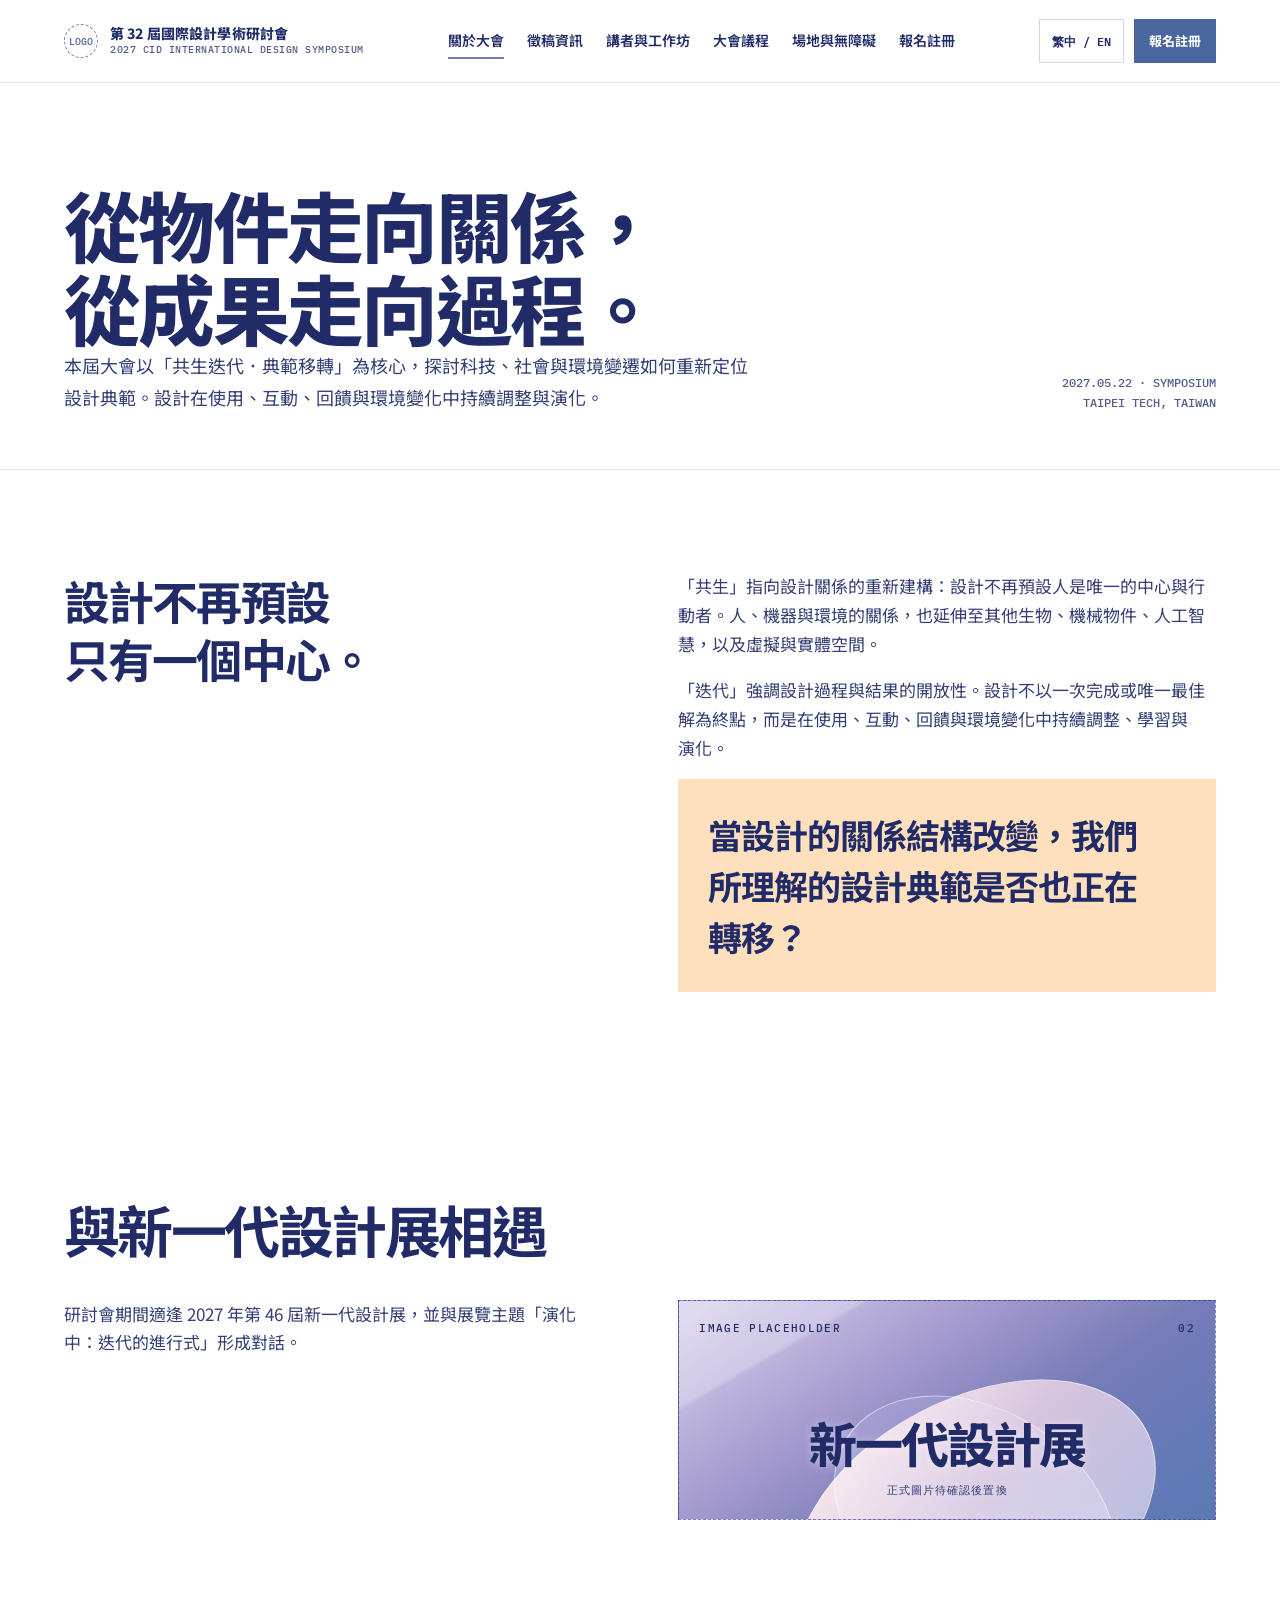
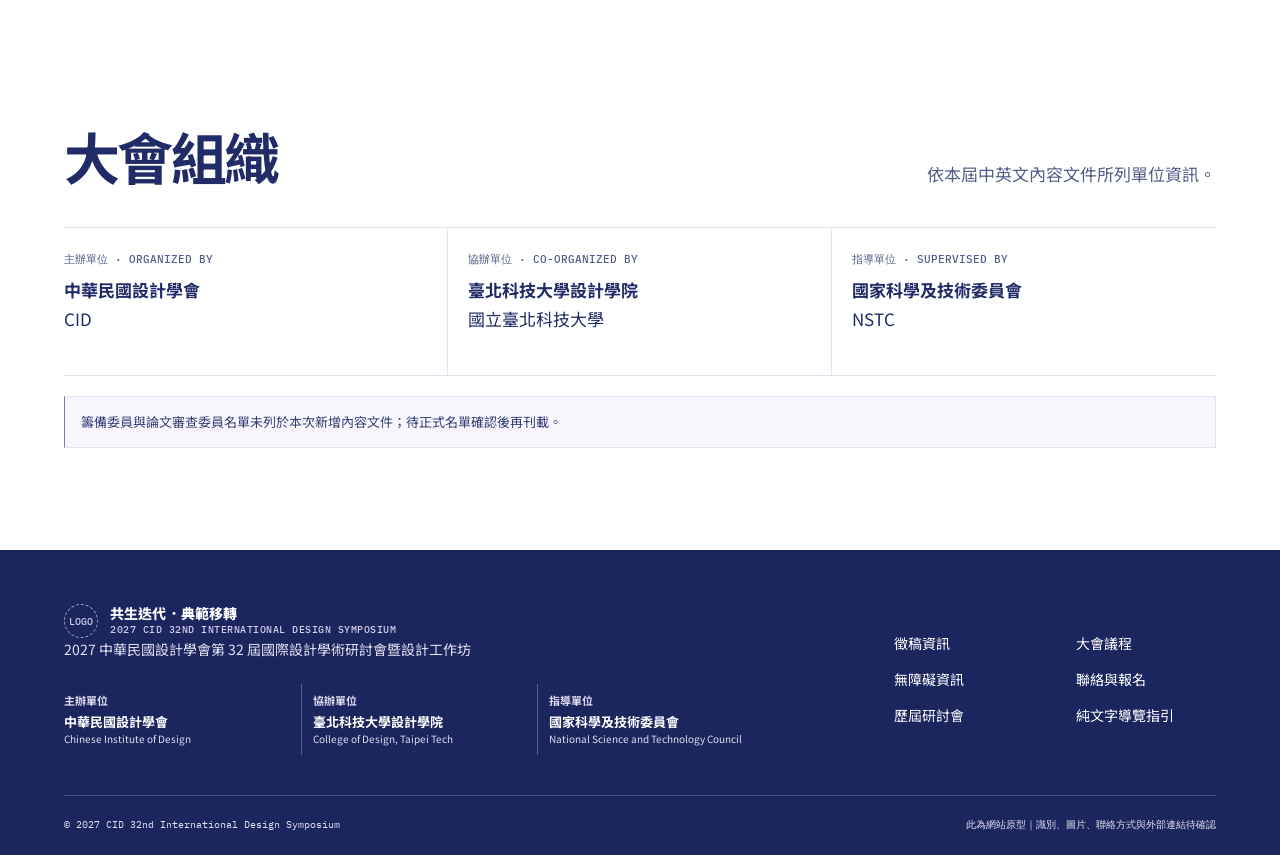
==== about.html @ 3c6f5a68 "Update symposium website content and bilingual pages" ====
<!doctype html>
<html lang="zh-Hant"><head><meta charset="utf-8"><meta name="viewport" content="width=device-width, initial-scale=1"><meta name="description" content="2027 CID 國際設計研討會主題與大會組織資訊"><title>關於大會｜共生迭代．典範移轉</title><link rel="stylesheet" href="site.css"></head>
<body data-page="about"><div id="site-header"></div><main id="main">
  <section class="subhero"><div class="shell subhero-row"><div><div class="eyebrow">ABOUT THE SYMPOSIUM</div><h1>從物件走向關係，<br>從成果走向過程。</h1><p class="intro" data-zh="本屆大會以「共生迭代．典範移轉」為核心，探討科技、社會與環境變遷如何重新定位設計典範。設計在使用、互動、回饋與環境變化中持續調整與演化。" data-en="Centered on “Symbiosis, Evolution &amp; Paradigm Shift,” the conference explores how technological, social, and environmental changes reposition design paradigms. Design continually adapts and evolves through use, interaction, feedback, and environmental change.">本屆大會以「共生迭代．典範移轉」為核心，探討科技、社會與環境變遷如何重新定位設計典範。設計在使用、互動、回饋與環境變化中持續調整與演化。</p></div><div class="subhero-aside">2027.05.22 · SYMPOSIUM<br>TAIPEI TECH, TAIWAN</div></div></section>
  <section class="section"><div class="shell copy-grid"><div><div class="eyebrow">THE THEME</div><h2><span data-zh="設計不再預設" data-en="Design no longer assumes">設計不再預設</span><br><span data-zh="只有一個中心。" data-en="a single center.">只有一個中心。</span></h2></div><div><p data-zh="「共生」指向設計關係的重新建構：設計不再預設人是唯一的中心與行動者。人、機器與環境的關係，也延伸至其他生物、機械物件、人工智慧，以及虛擬與實體空間。" data-en="“Symbiosis” reconfigures design relationships beyond the assumption that humans are the sole center and agents. The human–machine–environment network extends to other organisms, mechanical artifacts, AI, and virtual and physical spaces.">「共生」指向設計關係的重新建構：設計不再預設人是唯一的中心與行動者。人、機器與環境的關係，也延伸至其他生物、機械物件、人工智慧，以及虛擬與實體空間。</p><p data-zh="「迭代」強調設計過程與結果的開放性。設計不以一次完成或唯一最佳解為終點，而是在使用、互動、回饋與環境變化中持續調整、學習與演化。" data-en="“Evolution” emphasizes open-ended processes and outcomes. Rather than ending with a one-off solution or a single optimum, design continues to adapt, learn, and evolve through use, interaction, feedback, and environmental shifts.">「迭代」強調設計過程與結果的開放性。設計不以一次完成或唯一最佳解為終點，而是在使用、互動、回饋與環境變化中持續調整、學習與演化。</p><div class="quote-panel" data-zh="當設計的關係結構改變，我們所理解的設計典範是否也正在轉移？" data-en="As design’s relational structures change, is our understanding of the design paradigm also shifting?">當設計的關係結構改變，我們所理解的設計典範是否也正在轉移？</div></div></div></section>
  <section class="section white"><div class="shell"><div class="section-head"><div><div class="eyebrow">A SHARED MOMENT</div><h2 data-zh="與新一代設計展相遇" data-en="Alongside the Young Designers’ Exhibition">與新一代設計展相遇</h2></div></div><div class="copy-grid"><div><p data-zh="研討會期間適逢 2027 年第 46 屆新一代設計展，並與展覽主題「演化中：迭代的進行式」形成對話。" data-en="The symposium takes place alongside the 46th Young Designers’ Exhibition in 2027, in dialogue with its theme, “Evolving: Iteration in Progress.”">研討會期間適逢 2027 年第 46 屆新一代設計展，並與展覽主題「演化中：迭代的進行式」形成對話。</p></div><div><div class="visual-placeholder" style="min-height:220px" aria-label="新一代設計展圖片佔位"><div class="placeholder-tag"><span>IMAGE PLACEHOLDER</span><span>02</span></div><div class="placeholder-core">新一代設計展<small>正式圖片待確認後置換</small></div></div></div></div></div></section>
  <section class="section"><div class="shell"><div class="section-head"><div><div class="eyebrow">ORGANIZATION</div><h2 data-zh="大會組織" data-en="Conference Organizations">大會組織</h2></div><p data-zh="依本屆中英文內容文件所列單位資訊。" data-en="Organization details follow the conference’s supplied bilingual content.">依本屆中英文內容文件所列單位資訊。</p></div><div class="committee-strip"><div><small data-zh="主辦單位 · ORGANIZED BY" data-en="ORGANIZED BY">主辦單位 · ORGANIZED BY</small><strong data-zh="中華民國設計學會" data-en="Chinese Institute of Design">中華民國設計學會</strong><p>CID</p></div><div><small data-zh="協辦單位 · CO-ORGANIZED BY" data-en="CO-ORGANIZED BY">協辦單位 · CO-ORGANIZED BY</small><strong data-zh="臺北科技大學設計學院" data-en="College of Design, Taipei Tech">臺北科技大學設計學院</strong><p data-zh="國立臺北科技大學" data-en="Taipei Tech">國立臺北科技大學</p></div><div><small data-zh="指導單位 · SUPERVISED BY" data-en="SUPERVISED BY">指導單位 · SUPERVISED BY</small><strong data-zh="國家科學及技術委員會" data-en="National Science and Technology Council">國家科學及技術委員會</strong><p>NSTC</p></div></div><div class="prototype-note" data-zh="籌備委員與論文審查委員名單未列於本次新增內容文件；待正式名單確認後再刊載。" data-en="The newly supplied content does not include organizing or paper-review committee names; they will be added once the official lists are confirmed.">籌備委員與論文審查委員名單未列於本次新增內容文件；待正式名單確認後再刊載。</div></div></section>
</main><div id="site-footer"></div><div id="toast" class="toast" role="status" aria-live="polite"></div><script src="site.js"></script></body></html>
---- site.css ----
@import url('https://fonts.googleapis.com/css2?family=IBM+Plex+Mono:wght@400;500;600&family=Noto+Sans+TC:wght@400;500;600;700;800;900&display=swap');
:root{--ink:#153D3C;--paper:#F4F6F4;--white:#fff;--mist:#BFD5CC;--coral:#EC684A;--lime:#D4F064;--line:#d6dfda;--muted:#5d706b;--mono:'IBM Plex Mono',monospace;--sans:'Noto Sans TC','PingFang TC',sans-serif;--max:1220px;--gutter:clamp(20px,5vw,76px);--radius:4px}
*{box-sizing:border-box}html{scroll-behavior:smooth}body{margin:0;background:var(--paper);color:var(--ink);font-family:var(--sans);font-size:17px;line-height:1.7;text-wrap:pretty}a{color:inherit;text-decoration:none}button{font:inherit}img{display:block;max-width:100%}.skip-link{position:absolute;left:-9999px;top:0;background:var(--lime);padding:12px;z-index:100}.skip-link:focus{left:12px}.shell{width:min(var(--max),calc(100% - var(--gutter)*2));margin-inline:auto}.site-header{position:sticky;top:0;z-index:30;background:rgba(244,246,244,.96);backdrop-filter:blur(14px);border-bottom:1px solid var(--line)}.header-inner{min-height:82px;display:flex;align-items:center;justify-content:space-between;gap:28px}.wordmark{display:flex;align-items:center;gap:12px;min-width:180px;font-weight:800;font-size:14px;line-height:1.25;letter-spacing:.01em}.mark-placeholder{display:grid;place-items:center;width:34px;height:34px;border:1px dashed #8ca49c;border-radius:50%;font:500 10px var(--mono);color:#526b64}.wordmark small{display:block;font:500 10px/1.4 var(--mono);letter-spacing:.05em;color:var(--muted)}.main-nav{display:flex;align-items:center;gap:clamp(12px,1.8vw,27px);font-size:14px;font-weight:600}.main-nav a{padding:9px 0;position:relative;white-space:nowrap}.main-nav a:after{content:"";position:absolute;height:2px;left:0;right:100%;bottom:3px;background:var(--coral);transition:right .22s}.main-nav a:hover:after,.main-nav a[aria-current="page"]:after{right:0}.header-tools{display:flex;align-items:center;gap:10px}.lang-btn,.menu-btn{border:1px solid var(--line);background:transparent;color:var(--ink);padding:9px 12px;min-height:44px;cursor:pointer;font:600 12px var(--mono)}.cta-small{background:var(--ink);color:#fff;padding:11px 15px;min-height:44px;font-size:13px;font-weight:700;white-space:nowrap;transition:background .2s,transform .2s}.cta-small:hover{background:#245c56;transform:translateY(-1px)}.menu-btn{display:none}.hero{padding:clamp(42px,8vw,108px) 0 70px;overflow:hidden}.hero-grid{display:grid;grid-template-columns:minmax(0,1.1fr) minmax(300px,.9fr);gap:clamp(30px,6vw,90px);align-items:center}.eyebrow,.label{font:500 12px/1.5 var(--mono);letter-spacing:.12em;text-transform:uppercase;color:var(--muted)}.eyebrow{display:flex;align-items:center;gap:12px;margin-bottom:22px}.eyebrow:before{content:"";width:26px;height:2px;background:var(--coral)}h1,h2,h3,p{margin-top:0}h1{font-size:clamp(46px,7.4vw,100px);line-height:1.08;letter-spacing:-.055em;margin-bottom:22px;font-weight:800;max-width:10ch}h1 em{font-style:normal;color:var(--coral);white-space:nowrap}.hero-copy{max-width:610px;color:#445b55;font-size:clamp(17px,1.6vw,20px);line-height:1.8}.hero-meta{display:flex;gap:26px;flex-wrap:wrap;margin:30px 0;font:500 13px var(--mono)}.hero-meta span{display:flex;align-items:center;gap:9px}.hero-meta strong{font:700 14px var(--sans)}.hero-actions{display:flex;gap:12px;flex-wrap:wrap}.button{display:inline-flex;align-items:center;justify-content:center;gap:12px;min-height:52px;padding:13px 20px;background:var(--ink);color:#fff;font-size:14px;font-weight:700;border:1px solid var(--ink);transition:transform .2s,background .2s}.button:hover{transform:translateY(-2px);background:#245c56}.button.secondary{background:transparent;color:var(--ink)}.button.secondary:hover{background:#e8eee9}.button .arrow{font-size:18px;line-height:1}.hero-art{position:relative;min-height:440px;display:grid;place-items:center}.visual-placeholder{position:relative;isolation:isolate;display:flex;flex-direction:column;justify-content:space-between;overflow:hidden;width:100%;height:100%;min-height:410px;padding:20px;background:#dfe8e2;border:1px dashed #8da59d;color:var(--ink)}.visual-placeholder:before,.visual-placeholder:after{content:"";position:absolute;z-index:-1;border:1px solid rgba(21,61,60,.22);border-radius:50%;width:66%;aspect-ratio:1;left:16%;top:17%;transform:rotate(-27deg) scaleY(.46)}.visual-placeholder:after{width:49%;left:25%;top:27%;transform:rotate(30deg) scaleY(.6);border-color:rgba(236,104,74,.45)}.placeholder-tag{font:500 11px var(--mono);letter-spacing:.12em;text-transform:uppercase;display:flex;justify-content:space-between}.placeholder-core{align-self:center;text-align:center;font-size:clamp(27px,4vw,48px);line-height:1.12;font-weight:800;letter-spacing:-.04em}.placeholder-core small{display:block;font:500 11px/1.5 var(--mono);letter-spacing:.1em;margin-top:12px}.hero-sticker{position:absolute;right:-20px;bottom:24px;width:108px;height:108px;background:var(--lime);display:grid;place-items:center;text-align:center;border-radius:50%;font:600 11px/1.4 var(--mono);transform:rotate(9deg);box-shadow:0 12px 30px #153d3c1a}.section{padding:clamp(56px,8vw,108px) 0}.section.white{background:#fff}.section.dark{background:var(--ink);color:#fff}.section-head{display:flex;align-items:end;justify-content:space-between;gap:24px;margin-bottom:38px}.section-head h2{font-size:clamp(30px,4.5vw,56px);line-height:1.15;letter-spacing:-.045em;margin:8px 0 0;max-width:15ch}.section-head p{max-width:470px;color:var(--muted);margin:0}.dark .section-head p,.dark .eyebrow{color:#c2d1cb}.text-link{display:inline-flex;gap:10px;align-items:center;font-weight:700;font-size:14px;border-bottom:1px solid currentColor;padding-bottom:4px;white-space:nowrap}.grid-3{display:grid;grid-template-columns:repeat(3,1fr);gap:14px}.topic-card{display:flex;flex-direction:column;min-height:205px;background:#fff;border:1px solid var(--line);padding:24px;transition:transform .2s,border-color .2s}.topic-card:hover{transform:translateY(-4px);border-color:var(--ink)}.topic-index{font:500 11px var(--mono);color:var(--coral);letter-spacing:.1em}.topic-card h3{font-size:20px;margin:23px 0 7px;letter-spacing:-.03em}.topic-card p{font-size:15px;color:var(--muted);margin:0}.topic-card .en{font:500 10px/1.5 var(--mono);color:#71827d;margin-top:auto;padding-top:18px;letter-spacing:.03em}.date-band{background:var(--lime);padding:30px 0}.date-row{display:grid;grid-template-columns:repeat(4,1fr);gap:10px}.date-cell{padding:8px 18px;border-left:1px solid rgba(21,61,60,.32)}.date-cell:first-child{border:0}.date-cell time{font:600 15px var(--mono)}.date-cell span{display:block;font-size:13px;margin-top:4px}.news-list{display:grid;grid-template-columns:repeat(3,1fr);gap:18px}.news-item{border-top:1px solid var(--line);padding-top:18px}.news-item time{font:500 11px var(--mono);color:var(--muted)}.news-item h3{font-size:18px;line-height:1.5;margin:10px 0}.news-item p{font-size:14px;color:var(--muted);margin:0}.subhero{padding:clamp(54px,8vw,100px) 0 55px;border-bottom:1px solid var(--line)}.subhero h1{font-size:clamp(42px,6vw,78px);max-width:14ch;margin:16px 0}.subhero .intro{max-width:690px;font-size:18px;color:#4e665f;line-height:1.8;margin:0}.subhero-row{display:flex;justify-content:space-between;align-items:end;gap:32px}.subhero-aside{font:500 12px/1.7 var(--mono);text-align:right;color:var(--muted);white-space:nowrap}.copy-grid{display:grid;grid-template-columns:1fr 1fr;gap:clamp(25px,6vw,90px);align-items:start}.copy-grid h2{font-size:clamp(28px,4vw,46px);line-height:1.25;letter-spacing:-.04em}.copy-grid p{color:#4e665f;max-width:650px}.quote-panel{padding:30px;background:var(--mist);font-size:clamp(22px,3vw,34px);line-height:1.5;font-weight:700;letter-spacing:-.03em}.committee-strip{display:grid;grid-template-columns:repeat(3,1fr);border-top:1px solid var(--line);border-bottom:1px solid var(--line)}.committee-strip div{padding:24px 20px;border-right:1px solid var(--line)}.committee-strip div:first-child{padding-left:0}.committee-strip div:last-child{border:0}.committee-strip small{display:block;font:500 11px var(--mono);color:var(--muted);margin-bottom:9px}.committee-strip strong{font-size:17px}.content-layout{display:grid;grid-template-columns:minmax(0,1fr) 280px;gap:52px;align-items:start}.side-note{position:sticky;top:110px;border-top:1px solid var(--coral);padding:18px;background:#fff;font-size:14px;color:var(--muted)}.side-note strong{display:block;color:var(--ink);margin-bottom:8px}.topic-list{display:grid;grid-template-columns:1fr 1fr;gap:12px}.topic-detail{padding:24px;background:#fff;border:1px solid var(--line)}.topic-detail h3{font-size:19px;margin:10px 0}.topic-detail p{font-size:15px;color:var(--muted);margin:0}.resource-row{display:flex;align-items:center;justify-content:space-between;gap:20px;padding:20px 0;border-bottom:1px solid var(--line)}.resource-row strong{display:block}.resource-row span{font-size:14px;color:var(--muted)}.status-pill{font:500 10px var(--mono);letter-spacing:.04em;background:#ebefec;padding:7px 10px;white-space:nowrap}.speaker-grid{display:grid;grid-template-columns:1fr 1fr;gap:18px}.speaker-card{display:grid;grid-template-columns:155px 1fr;background:#fff;border:1px solid var(--line);min-height:250px}.speaker-img{min-height:100%;background:#dfe8e2;border-right:1px dashed #8da59d;display:grid;place-items:center;text-align:center;padding:15px;color:#58716a;font:500 10px/1.5 var(--mono)}.speaker-info{padding:24px}.speaker-info .label{color:var(--coral)}.speaker-info h3{font-size:23px;line-height:1.3;margin:10px 0 4px}.speaker-info .roman{font:500 11px var(--mono);color:var(--muted)}.speaker-info p{font-size:14px;color:#526960;margin:15px 0 0}.workshop-grid{display:grid;grid-template-columns:repeat(2,1fr);gap:15px}.workshop-card{padding:26px;background:var(--ink);color:#fff;min-height:210px}.workshop-card:nth-child(2){background:#dce8e0;color:var(--ink)}.workshop-card h3{font-size:23px;margin:22px 0 8px}.workshop-card p{font-size:15px;opacity:.82;margin:0}.schedule-tabs{display:flex;gap:10px;margin-bottom:20px}.schedule-tabs a{padding:12px 18px;background:#e6ece8;font-weight:700;font-size:14px}.schedule-tabs a:hover{background:var(--lime)}.schedule-title{display:flex;justify-content:space-between;align-items:end;margin:30px 0 12px}.schedule-title h2{font-size:28px;margin:0}.schedule-title span{font:500 11px var(--mono);color:var(--muted)}table{width:100%;border-collapse:collapse;background:#fff;font-size:15px}caption{text-align:left;padding:14px 16px;font-weight:700;background:#e7efea}th,td{text-align:left;vertical-align:top;border-bottom:1px solid var(--line);padding:14px 16px}th{font-size:12px;color:#526960;letter-spacing:.04em;background:#f8faf8}td:first-child{font:500 13px var(--mono);white-space:nowrap}.schedule-note{font-size:13px;color:var(--muted);margin:14px 0}.venue-grid{display:grid;grid-template-columns:1fr 1fr;gap:14px}.venue-card{background:#fff;padding:23px;border:1px solid var(--line)}.venue-card h3{margin:8px 0;font-size:20px}.venue-card p{font-size:15px;color:var(--muted);margin:0}.map-placeholder{min-height:320px;background:#dfe8e2;border:1px dashed #8da59d;display:grid;place-items:center;text-align:center;padding:24px;color:#526b64;font:500 12px/1.7 var(--mono);position:relative;overflow:hidden}.map-placeholder:before{content:"";position:absolute;width:80%;height:150%;border:1px solid #a6bbb3;transform:rotate(34deg);border-radius:50%}.map-placeholder span{position:relative;background:#dfe8e2;padding:8px 12px}.access-list{display:grid;grid-template-columns:repeat(2,1fr);gap:12px}.access-item{padding:20px;background:#fff;border-top:2px solid var(--ink)}.access-item strong{display:block;margin-bottom:6px}.access-item p{font-size:14px;color:var(--muted);margin:0}.registration-card{background:var(--ink);color:#fff;padding:clamp(25px,5vw,55px);display:grid;grid-template-columns:1.1fr .9fr;gap:40px}.registration-card h2{font-size:clamp(30px,4vw,48px);line-height:1.2;margin:12px 0}.registration-card p{color:#d6e2dc}.fee-placeholder{border:1px dashed #a5bcb2;padding:24px;display:grid;place-items:center;text-align:center;min-height:190px;color:#e1ede6}.contact-card{display:flex;flex-wrap:wrap;gap:25px;margin-top:25px}.contact-card div{min-width:180px}.contact-card small{display:block;font:500 11px var(--mono);color:var(--muted);margin-bottom:5px}.site-footer{background:#102f2e;color:#fff;padding:54px 0 22px}.footer-top{display:flex;justify-content:space-between;gap:45px;padding-bottom:40px;border-bottom:1px solid #ffffff36}.footer-brand{max-width:350px}.footer-brand p{font-size:14px;color:#c3d4cc}.footer-links{display:grid;grid-template-columns:repeat(2,minmax(140px,1fr));gap:12px 42px;font-size:14px}.footer-bottom{display:flex;justify-content:space-between;gap:20px;padding-top:20px;color:#b7c9c1;font:400 10px/1.7 var(--mono)}.logos-placeholder{display:flex;gap:10px;flex-wrap:wrap;margin-top:18px}.logo-chip{border:1px dashed #98b4a7;padding:8px 10px;font:500 10px var(--mono);color:#d1ddd7}.toast{position:fixed;z-index:100;left:50%;bottom:24px;transform:translate(-50%,20px);opacity:0;pointer-events:none;background:var(--ink);color:white;padding:13px 18px;font-size:14px;box-shadow:0 8px 30px #102f2e33;transition:opacity .2s,transform .2s}.toast.show{opacity:1;transform:translate(-50%,0)}:focus-visible{outline:3px solid var(--coral);outline-offset:3px}.prototype-note{background:#f8f6fc;border:1px solid #e3e0ef;padding:14px 16px;font-size:13px;color:#353f75;margin-top:20px}.en-pending{display:none}.english .en-pending{display:inline-block}.english .main-nav{font-size:12px}
@media(max-width:1050px){.header-inner{gap:16px}.wordmark{min-width:auto}.main-nav{gap:12px;font-size:12px}.cta-small{display:none}.content-layout{grid-template-columns:1fr 235px;gap:30px}}
@media(max-width:820px){.header-inner{min-height:72px}.menu-btn{display:inline-flex;align-items:center;justify-content:center}.main-nav{display:none;position:absolute;left:0;right:0;top:72px;background:var(--paper);padding:12px var(--gutter) 22px;border-bottom:1px solid var(--line);flex-direction:column;align-items:stretch;gap:0}.main-nav.open{display:flex}.main-nav a{padding:12px 0;border-bottom:1px solid var(--line);font-size:15px}.hero-grid{grid-template-columns:1fr}.hero-art{min-height:330px}.visual-placeholder{min-height:330px}.grid-3{grid-template-columns:repeat(2,1fr)}.content-layout{grid-template-columns:1fr}.side-note{position:static}.section-head{align-items:start;flex-direction:column}.registration-card{grid-template-columns:1fr}.subhero-row{align-items:start;flex-direction:column}.subhero-aside{text-align:left}}
@media(max-width:560px){body{font-size:16px}.shell{width:calc(100% - 36px)}.wordmark{font-size:12px}.wordmark small{font-size:9px}.header-tools{gap:6px}.lang-btn,.menu-btn{padding:8px 10px}.hero{padding-top:40px}.hero-art{min-height:285px}.visual-placeholder{min-height:285px}.hero-sticker{width:82px;height:82px;right:-9px;bottom:12px;font-size:9px}.hero-meta{gap:12px 20px}.grid-3,.news-list,.topic-list,.speaker-grid,.workshop-grid,.venue-grid,.access-list{grid-template-columns:1fr}.topic-card{min-height:170px}.date-band{padding:16px 0}.date-row{grid-template-columns:repeat(2,1fr);gap:7px}.date-cell{padding:10px 11px}.date-cell:nth-child(3){border-left:0}.committee-strip{grid-template-columns:1fr}.committee-strip div,.committee-strip div:first-child{padding:17px 0;border-right:0;border-bottom:1px solid var(--line)}.committee-strip div:last-child{border:0}.speaker-card{grid-template-columns:105px 1fr}.speaker-info{padding:17px}.speaker-info h3{font-size:20px}th,td{padding:10px 9px;font-size:13px}.schedule-title{align-items:start;flex-direction:column}.schedule-tabs a{padding:11px 12px}.footer-top,.footer-bottom{flex-direction:column}.footer-links{grid-template-columns:repeat(2,1fr)}.map-placeholder{min-height:250px}.registration-card{padding:25px}.placeholder-core{font-size:29px}}
@media(prefers-reduced-motion:reduce){html{scroll-behavior:auto}*,*:before,*:after{transition:none!important;animation:none!important}}

/* Poster-led refinement: indigo, violet and warm translucent geometry. */
:root{--ink:#202b68;--paper:#fff;--white:#fff;--mist:#D5CCE9;--coral:#777CB8;--lime:#FFE0BD;--line:#e3e0ef;--muted:#545d88;--poster-blue:#5979B6;--poster-violet:#777CB8;--poster-orchid:#A69BCF;--poster-lavender:#D5CCE9;--poster-rose:#F5C3BB;--poster-peach:#FFE0BD}
body{background:var(--paper);color:var(--ink)}
::selection{background:var(--poster-lavender);color:var(--ink)}
.site-header{background:rgba(255,255,255,.97);border-color:var(--line)}
.main-nav a:after,.eyebrow:before{background:var(--poster-violet)}
.cta-small,.button{background:var(--poster-blue);border-color:var(--poster-blue);color:#fff}
.cta-small:hover,.button:hover{background:var(--ink);border-color:var(--ink)}
.button.secondary{background:transparent;color:var(--ink);border-color:var(--poster-orchid)}
.button.secondary:hover{background:var(--poster-lavender)}
.hero{padding-top:clamp(36px,6vw,76px)}
.hero h1{color:var(--ink);max-width:11ch;letter-spacing:-.035em}
.hero h1 em{color:var(--poster-blue)}
.hero-english{font:500 clamp(14px,1.5vw,18px)/1.5 var(--sans);letter-spacing:.01em;color:var(--poster-violet);margin:-8px 0 20px}
.hero-copy{color:#353f75;max-width:34em}
.hero-art{min-height:470px}
.visual-placeholder{min-height:440px;background:linear-gradient(150deg,rgba(255,255,255,.25) 0 20%,transparent 21%),linear-gradient(145deg,#D5CCE9 4%,#A69BCF 36%,#777CB8 61%,#5979B6 100%);border:1px dashed rgba(32,43,104,.48);color:var(--ink)}
.visual-placeholder:before{width:72%;left:19%;top:12%;background:linear-gradient(138deg,rgba(255,224,189,.98),rgba(245,195,187,.72) 48%,rgba(213,204,233,.64));border-color:rgba(255,255,255,.62);transform:rotate(-28deg) scaleY(.63);mix-blend-mode:screen}
.visual-placeholder:after{width:56%;left:27%;top:30%;background:linear-gradient(130deg,rgba(89,121,182,.08),rgba(119,124,184,.42) 52%,rgba(255,224,189,.67));border-color:rgba(255,255,255,.55);transform:rotate(31deg) scaleY(.72);mix-blend-mode:screen}
.poster-plane{position:absolute;z-index:-1;left:2%;bottom:11%;width:69%;height:39%;transform:rotate(-33deg) skewX(-8deg);background:linear-gradient(120deg,rgba(89,121,182,.9),rgba(119,124,184,.58) 58%,rgba(213,204,233,.25));opacity:.82}
.placeholder-tag{color:#202b68}
.placeholder-core{color:#202b68;text-shadow:0 1px 10px rgba(255,255,255,.42)}
.placeholder-core small{color:#303a75}
.hero-sticker{background:var(--poster-peach);color:var(--ink);box-shadow:0 12px 30px rgba(32,43,104,.14)}
.section.white{background:#fff}
.section.dark{background:var(--ink);color:#fff}
.dark .section-head p,.dark .eyebrow{color:#e0dcf0}
.grid-3{gap:18px}
.topic-card{border-color:var(--line)}
.topic-card:hover{border-color:var(--poster-blue)}
.topic-index,.speaker-info .label{color:var(--poster-blue)}
.topic-card .en{color:#545d88}
.date-band{background:var(--poster-lavender);padding:25px 0}
.date-cell{border-left-color:rgba(32,43,104,.28)}
.date-cell time{color:var(--ink)}
.date-cell span{color:#343e76}
.news-item{border-top-color:var(--poster-orchid)}
.section-head h2{margin-top:0}
.subhero h1{margin-top:0;color:var(--ink);letter-spacing:-.035em}
.subhero{border-color:var(--line)}
.subhero .intro,.copy-grid p{color:#353f75}
.quote-panel{background:var(--poster-lavender);color:var(--ink)}
.side-note{border-top-color:var(--poster-blue);color:#454f80}
.topic-detail{border-color:var(--line)}
.status-pill{background:#eeeaf6;color:var(--ink)}
.speaker-img{background:linear-gradient(145deg,var(--poster-peach),var(--poster-rose) 54%,var(--poster-lavender));color:var(--ink);border-color:#bdb5d8}
.workshop-card{background:var(--poster-blue);color:#fff}
.workshop-card:nth-child(2){background:var(--poster-peach);color:var(--ink)}
.schedule-tabs a{background:#eeeaf6;color:var(--ink)}
.schedule-tabs a:hover{background:var(--poster-peach)}
caption{background:var(--poster-lavender);color:var(--ink)}
th{background:#f7f5fb;color:#353f75}
td,th{border-color:var(--line)}
.venue-card{border-color:var(--line)}
.map-placeholder{background:linear-gradient(135deg,var(--poster-lavender),#fff 68%);border-color:#9b94c4;color:#303a75}
.map-placeholder:before{border-color:#a69bcf}
.map-placeholder span{background:#f8f6fc}
.access-item{border-top-color:var(--poster-blue)}
.registration-card{background:var(--ink)}
.registration-card p{color:#e3e0ef}
.fee-placeholder{border-color:#c6bddf;color:#fff}
.contact-card small{color:#545d88}
.site-footer{background:#1b255e;color:#fff}
.footer-brand p,.footer-bottom{color:#e4e2f1}
.logo-chip{border-color:#b5acd5;color:#f0edf8}
.footer-links a:hover,.text-link:hover{color:var(--poster-peach)}
.toast{background:var(--ink)}
:focus-visible{outline-color:var(--poster-blue)}
.prototype-note{background:#f8f6fc;border-left-color:var(--poster-violet);color:#353f75}
.eyebrow{display:none}
.subhero h1,.section-head h2{margin-bottom:0}
@media(max-width:820px){.hero-art{min-height:360px}.visual-placeholder{min-height:340px}}
@media(max-width:560px){.hero-art{min-height:300px}.visual-placeholder{min-height:285px}.hero h1{max-width:100%;font-size:clamp(42px,12vw,66px)}.hero-english{margin-top:-8px}.date-band{padding:14px 0}}

.mark-placeholder{border-color:#777CB8;color:#5979B6}
.lang-btn,.menu-btn{border-color:#d8d3e8;color:var(--ink)}
.topic-card,.news-item,.venue-card,.topic-detail,.speaker-card{box-shadow:none}

.hero-grid{grid-template-columns:minmax(0,.88fr) minmax(390px,1.12fr);gap:clamp(24px,4vw,62px)}
.hero-event{font-size:clamp(18px,2vw,24px);font-weight:700;line-height:1.45;color:var(--ink);margin:18px 0 12px}
.hero-english{margin-top:0}
@media(max-width:820px){.hero-grid{grid-template-columns:1fr;gap:26px}}

:root{--poster-blue-dark:#4A669F}
.cta-small,.button{background:var(--poster-blue-dark);border-color:var(--poster-blue-dark)}
.topic-index,.speaker-info .label,.unit-item>span,.mark-placeholder{color:var(--poster-blue-dark)}

@media(max-width:560px){.header-inner{gap:8px}.wordmark{gap:8px;font-size:11px}.wordmark small{font-size:8px;letter-spacing:.02em}.mark-placeholder{width:30px;height:30px}.menu-btn{min-width:44px;white-space:nowrap}.lang-btn{white-space:nowrap}}

.footer-top{align-items:flex-start}
.footer-brand{flex:1;max-width:700px;min-width:0}
.footer-brand p{max-width:480px}
.footer-units{display:grid;grid-template-columns:repeat(3,minmax(0,1fr));gap:10px;margin-top:22px}
.footer-unit{min-width:0;border:1px dashed #b5acd5;padding:9px 11px}
.footer-unit span{display:block;margin-bottom:3px;color:#dedaf0;font-size:11px;font-weight:700;line-height:1.45}
.footer-unit strong{display:block;color:#fff;font-size:13px;line-height:1.5}
.footer-unit small{display:block;color:#e2dff0;font-size:10px;line-height:1.5;overflow-wrap:anywhere}
.site-footer .wordmark small{color:#d5cce9}
.site-footer .mark-placeholder{border-color:#A69BCF;color:#D5CCE9}
@media(max-width:820px){.footer-top{flex-direction:column;gap:28px}.footer-brand{max-width:100%}.footer-links{width:min(100%,520px)}}
@media(max-width:560px){.footer-units{grid-template-columns:1fr;gap:8px}.footer-bottom{align-items:flex-start}}


/* Poster palette as page-specific reading zones; white remains the primary canvas. */
body[data-page="home"] .news-item{background:var(--poster-rose);border-top:2px solid var(--poster-violet);padding:17px 18px 20px}
body[data-page="home"] .news-item time,body[data-page="home"] .news-item p{color:#353f75}
body[data-page="about"] .quote-panel{background:var(--poster-peach);color:var(--ink)}
body[data-page="call-for-papers"] .side-note{background:var(--poster-rose);border-top-color:var(--poster-violet);color:#202b68}
body[data-page="call-for-papers"] .side-note strong{color:#202b68}
body[data-page="speakers"] .speaker-card .speaker-info{background:var(--poster-lavender)}
body[data-page="speakers"] .speaker-card .speaker-info p{color:#353f75}
body[data-page="speakers"] .speaker-card .speaker-info .label{color:#353f75}
body[data-page="program"] .schedule-tabs a{background:var(--poster-lavender);color:var(--ink)}
body[data-page="program"] .schedule-tabs a:hover{background:var(--poster-peach)}
body[data-page="program"] table caption{background:var(--poster-peach);color:var(--ink)}
body[data-page="venue"] .access-list .access-item{background:var(--poster-lavender);color:var(--ink)}
body[data-page="venue"] .access-list .access-item p{color:#353f75}
body[data-page="registration"] .registration-card .fee-placeholder{background:var(--poster-rose);border:1px solid var(--poster-orchid);color:var(--ink)}
body[data-page="about"] .copy-grid{gap:clamp(25px,6vw,90px)}
.footer-top{align-items:center}
.footer-unit{border:0}
.footer-unit+.footer-unit{border-left:1px solid rgba(213,204,233,.35)}
.footer-unit:first-child{padding-left:0}
@media(max-width:820px){body[data-page="about"] .copy-grid{grid-template-columns:1fr}.footer-top{align-items:stretch}}
@media(max-width:560px){.footer-unit+.footer-unit{border-left:0;border-top:1px solid rgba(213,204,233,.35);padding:12px 0 9px}}

/* Content update: compact milestone band, readable schedule tables, and fee list. */
body[data-page="home"] .date-row{grid-template-columns:repeat(2,minmax(0,1fr))}
.table-wrap{width:100%;overflow-x:auto;-webkit-overflow-scrolling:touch}
body[data-page="program"] .table-wrap table{min-width:540px}
.fee-list{display:grid;gap:12px;width:100%;text-align:left}
.fee-list>div{display:flex;align-items:baseline;justify-content:space-between;gap:14px;border-bottom:1px solid rgba(32,43,104,.2);padding:0 0 9px}
.fee-list>div:last-child{border:0;padding-bottom:0}
.fee-list span{font-size:14px;color:#353f75}
.fee-list strong{font:700 20px var(--mono);white-space:nowrap;color:var(--ink)}
body[data-page="registration"] .fee-placeholder{display:block;min-height:0}
body[data-page="registration"] .registration-card+.schedule-note{max-width:850px;margin:18px auto 0}
body[data-page="venue"] .copy-grid{grid-template-columns:1fr 1fr}
@media(max-width:820px){body[data-page="venue"] .copy-grid{grid-template-columns:1fr}}
@media(max-width:560px){body[data-page="home"] .date-row{grid-template-columns:repeat(2,minmax(0,1fr))}.fee-list strong{font-size:18px}}
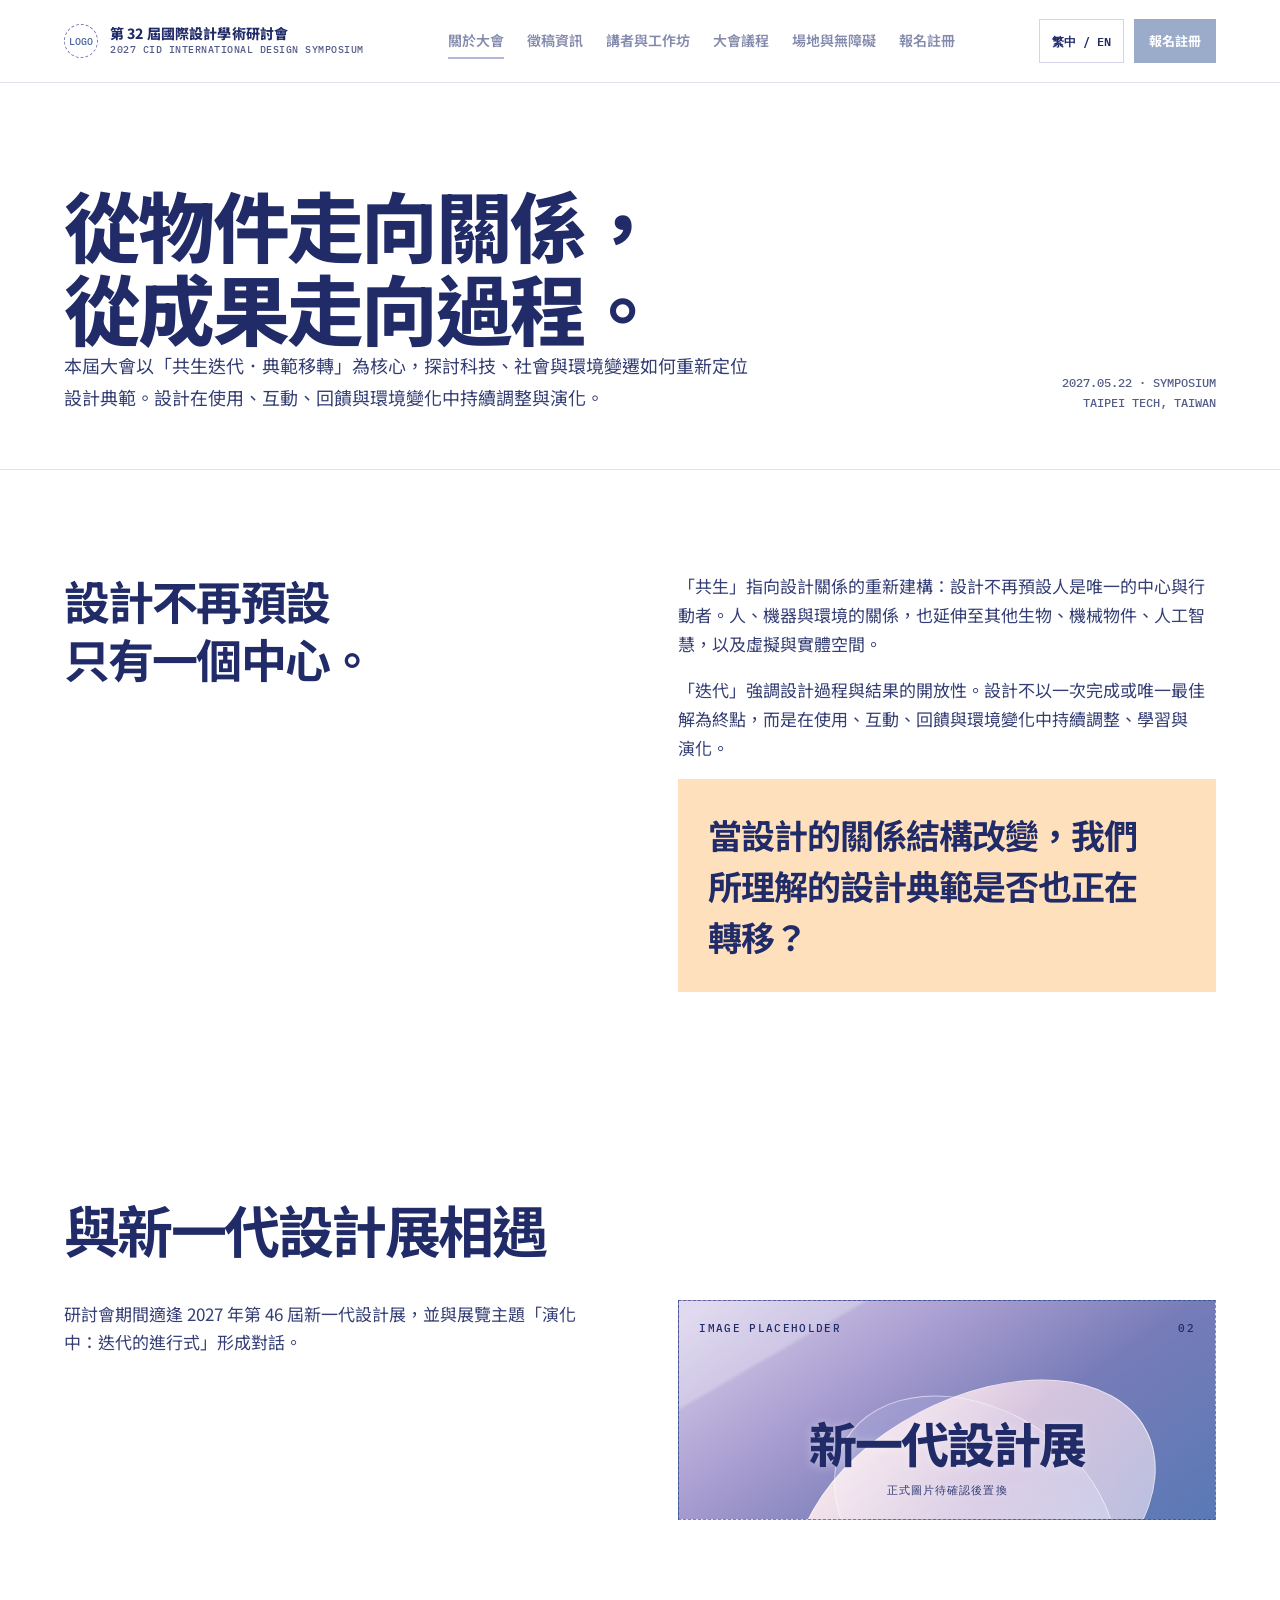
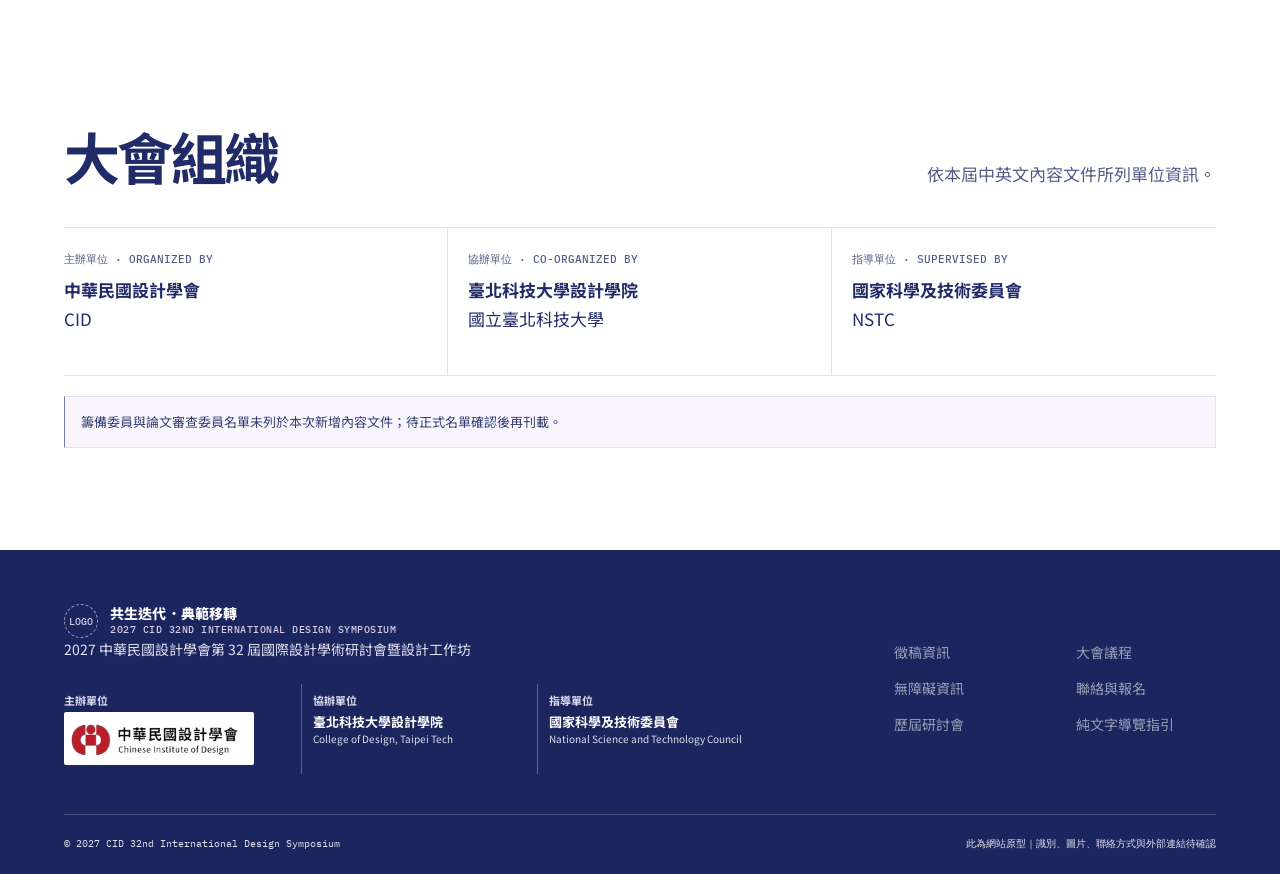
==== commit f8608bc3: "Update symposium prototype and mobile header" ====
--- a/about.html
+++ b/about.html
@@ -1,8 +1,8 @@
 <!doctype html>
-<html lang="zh-Hant"><head><meta charset="utf-8"><meta name="viewport" content="width=device-width, initial-scale=1"><meta name="description" content="2027 CID 國際設計研討會主題與大會組織資訊"><title>關於大會｜共生迭代．典範移轉</title><link rel="stylesheet" href="site.css"></head>
+<html lang="zh-Hant"><head><meta charset="utf-8"><meta name="viewport" content="width=device-width, initial-scale=1"><meta name="description" content="2027 CID 國際設計研討會主題與大會組織資訊"><title>關於大會｜共生迭代．典範移轉</title><link rel="stylesheet" href="site.css?v=20261124-cmt-rwd"></head>
 <body data-page="about"><div id="site-header"></div><main id="main">
   <section class="subhero"><div class="shell subhero-row"><div><div class="eyebrow">ABOUT THE SYMPOSIUM</div><h1>從物件走向關係，<br>從成果走向過程。</h1><p class="intro" data-zh="本屆大會以「共生迭代．典範移轉」為核心，探討科技、社會與環境變遷如何重新定位設計典範。設計在使用、互動、回饋與環境變化中持續調整與演化。" data-en="Centered on “Symbiosis, Evolution &amp; Paradigm Shift,” the conference explores how technological, social, and environmental changes reposition design paradigms. Design continually adapts and evolves through use, interaction, feedback, and environmental change.">本屆大會以「共生迭代．典範移轉」為核心，探討科技、社會與環境變遷如何重新定位設計典範。設計在使用、互動、回饋與環境變化中持續調整與演化。</p></div><div class="subhero-aside">2027.05.22 · SYMPOSIUM<br>TAIPEI TECH, TAIWAN</div></div></section>
   <section class="section"><div class="shell copy-grid"><div><div class="eyebrow">THE THEME</div><h2><span data-zh="設計不再預設" data-en="Design no longer assumes">設計不再預設</span><br><span data-zh="只有一個中心。" data-en="a single center.">只有一個中心。</span></h2></div><div><p data-zh="「共生」指向設計關係的重新建構：設計不再預設人是唯一的中心與行動者。人、機器與環境的關係，也延伸至其他生物、機械物件、人工智慧，以及虛擬與實體空間。" data-en="“Symbiosis” reconfigures design relationships beyond the assumption that humans are the sole center and agents. The human–machine–environment network extends to other organisms, mechanical artifacts, AI, and virtual and physical spaces.">「共生」指向設計關係的重新建構：設計不再預設人是唯一的中心與行動者。人、機器與環境的關係，也延伸至其他生物、機械物件、人工智慧，以及虛擬與實體空間。</p><p data-zh="「迭代」強調設計過程與結果的開放性。設計不以一次完成或唯一最佳解為終點，而是在使用、互動、回饋與環境變化中持續調整、學習與演化。" data-en="“Evolution” emphasizes open-ended processes and outcomes. Rather than ending with a one-off solution or a single optimum, design continues to adapt, learn, and evolve through use, interaction, feedback, and environmental shifts.">「迭代」強調設計過程與結果的開放性。設計不以一次完成或唯一最佳解為終點，而是在使用、互動、回饋與環境變化中持續調整、學習與演化。</p><div class="quote-panel" data-zh="當設計的關係結構改變，我們所理解的設計典範是否也正在轉移？" data-en="As design’s relational structures change, is our understanding of the design paradigm also shifting?">當設計的關係結構改變，我們所理解的設計典範是否也正在轉移？</div></div></div></section>
   <section class="section white"><div class="shell"><div class="section-head"><div><div class="eyebrow">A SHARED MOMENT</div><h2 data-zh="與新一代設計展相遇" data-en="Alongside the Young Designers’ Exhibition">與新一代設計展相遇</h2></div></div><div class="copy-grid"><div><p data-zh="研討會期間適逢 2027 年第 46 屆新一代設計展，並與展覽主題「演化中：迭代的進行式」形成對話。" data-en="The symposium takes place alongside the 46th Young Designers’ Exhibition in 2027, in dialogue with its theme, “Evolving: Iteration in Progress.”">研討會期間適逢 2027 年第 46 屆新一代設計展，並與展覽主題「演化中：迭代的進行式」形成對話。</p></div><div><div class="visual-placeholder" style="min-height:220px" aria-label="新一代設計展圖片佔位"><div class="placeholder-tag"><span>IMAGE PLACEHOLDER</span><span>02</span></div><div class="placeholder-core">新一代設計展<small>正式圖片待確認後置換</small></div></div></div></div></div></section>
   <section class="section"><div class="shell"><div class="section-head"><div><div class="eyebrow">ORGANIZATION</div><h2 data-zh="大會組織" data-en="Conference Organizations">大會組織</h2></div><p data-zh="依本屆中英文內容文件所列單位資訊。" data-en="Organization details follow the conference’s supplied bilingual content.">依本屆中英文內容文件所列單位資訊。</p></div><div class="committee-strip"><div><small data-zh="主辦單位 · ORGANIZED BY" data-en="ORGANIZED BY">主辦單位 · ORGANIZED BY</small><strong data-zh="中華民國設計學會" data-en="Chinese Institute of Design">中華民國設計學會</strong><p>CID</p></div><div><small data-zh="協辦單位 · CO-ORGANIZED BY" data-en="CO-ORGANIZED BY">協辦單位 · CO-ORGANIZED BY</small><strong data-zh="臺北科技大學設計學院" data-en="College of Design, Taipei Tech">臺北科技大學設計學院</strong><p data-zh="國立臺北科技大學" data-en="Taipei Tech">國立臺北科技大學</p></div><div><small data-zh="指導單位 · SUPERVISED BY" data-en="SUPERVISED BY">指導單位 · SUPERVISED BY</small><strong data-zh="國家科學及技術委員會" data-en="National Science and Technology Council">國家科學及技術委員會</strong><p>NSTC</p></div></div><div class="prototype-note" data-zh="籌備委員與論文審查委員名單未列於本次新增內容文件；待正式名單確認後再刊載。" data-en="The newly supplied content does not include organizing or paper-review committee names; they will be added once the official lists are confirmed.">籌備委員與論文審查委員名單未列於本次新增內容文件；待正式名單確認後再刊載。</div></div></section>
-</main><div id="site-footer"></div><div id="toast" class="toast" role="status" aria-live="polite"></div><script src="site.js"></script></body></html>
+</main><div id="site-footer"></div><div id="toast" class="toast" role="status" aria-live="polite"></div><script src="site.js?v=20261126-links-1"></script></body></html>
--- a/site.css
+++ b/site.css
@@ -146,3 +146,836 @@
 body[data-page="venue"] .copy-grid{grid-template-columns:1fr 1fr}
 @media(max-width:820px){body[data-page="venue"] .copy-grid{grid-template-columns:1fr}}
 @media(max-width:560px){body[data-page="home"] .date-row{grid-template-columns:repeat(2,minmax(0,1fr))}.fee-list strong{font-size:18px}}
+
+
+/* Microsoft CMT acknowledgment: static homepage footer note. */
+.cmt-acknowledgment-band{background:#1b255e;color:#e4e2f1;border-top:1px solid rgba(255,255,255,.16);padding:14px 0 24px}
+.cmt-acknowledgment{margin:0;color:inherit;font-size:12px;line-height:1.7;letter-spacing:0;overflow-wrap:anywhere}
+
+
+/* Homepage-only composition adapted from the supplied conference screen. */
+body[data-page="home"]{--home-ink:#202b68;--home-muted:#626887;--home-rule:#e5e2ef;--home-violet:#777cb8;--home-lavender:#d5cce9;--home-blue:#5979b6;--home-peach:#ffe0bd;color:var(--home-ink);background:#fff}
+body[data-page="home"] .site-header{position:relative;background:#fff;border-bottom:1px solid #f0eff5;backdrop-filter:none}
+body[data-page="home"] .header-inner{min-height:70px}
+body[data-page="home"] .wordmark{font-size:13px;gap:10px}
+body[data-page="home"] .wordmark small{font-size:9px}
+body[data-page="home"] .mark-placeholder{width:35px;height:35px;border:1px dashed var(--home-violet);color:var(--home-blue);font-size:8px}
+body[data-page="home"] .main-nav{gap:clamp(17px,2.6vw,36px);font-size:13px}
+body[data-page="home"] .main-nav a{color:var(--home-ink)}
+body[data-page="home"] .main-nav a:after{background:var(--home-violet)}
+body[data-page="home"] .home-hero{padding:clamp(44px,6vw,78px) 0 28px;overflow:hidden}
+body[data-page="home"] .home-hero-inner{display:grid;grid-template-columns:minmax(0,.9fr) minmax(400px,1.1fr);grid-template-rows:auto auto;column-gap:clamp(20px,4vw,56px);align-items:center}
+body[data-page="home"] .home-hero-copy{grid-column:1;grid-row:1;position:relative;z-index:1}
+body[data-page="home"] .home-hero-copy h1{max-width:9ch;margin:0 0 12px;color:#303f83;font-size:clamp(48px,6.5vw,82px);line-height:1.12;letter-spacing:-.04em;font-weight:800}
+body[data-page="home"] .home-hero-english{font-size:clamp(15px,1.6vw,19px);color:#9697ae;margin:0 0 16px;white-space:nowrap}
+body[data-page="home"] .home-conference{font-size:clamp(18px,2vw,23px);font-weight:700;margin:0 0 7px}
+body[data-page="home"] .home-hero-summary{max-width:32em;padding-top:14px;border-top:1px solid var(--home-violet);font-size:15px;line-height:1.75;color:#39416e;margin:20px 0 0}
+body[data-page="home"] .home-hero-art{position:relative;isolation:isolate;grid-column:2;grid-row:1;min-height:380px;overflow:hidden;background:#fff}
+body[data-page="home"] .home-art-disc{position:absolute;width:min(52%,270px);aspect-ratio:1;left:29%;top:3%;border-radius:50%;background:radial-gradient(circle at 34% 31%,rgba(255,224,189,.92),rgba(245,195,187,.78) 22%,rgba(166,155,207,.7) 58%,rgba(89,121,182,.76));mix-blend-mode:multiply}
+body[data-page="home"] .home-art-plane{position:absolute;width:66%;height:46%;right:2%;top:38%;background:linear-gradient(130deg,rgba(89,121,182,.8),rgba(119,124,184,.68) 53%,rgba(166,155,207,.8));clip-path:polygon(0 45%,27% 0,100% 0,100% 100%,32% 100%);opacity:.88}
+body[data-page="home"] .home-art-orbit{position:absolute;z-index:1;left:22%;top:18%;width:63%;height:57%;border-radius:50%;background:linear-gradient(130deg,rgba(255,224,189,.76),rgba(213,204,233,.58) 44%,rgba(89,121,182,.65));transform:rotate(-33deg) skewX(-16deg);mix-blend-mode:screen}
+body[data-page="home"] .home-art-orbit-two{left:36%;top:27%;width:54%;height:62%;transform:rotate(34deg) skewX(-12deg);background:linear-gradient(135deg,rgba(213,204,233,.74),rgba(119,124,184,.46) 50%,rgba(255,224,189,.7))}
+body[data-page="home"] .home-art-caption{position:absolute;z-index:2;right:10px;bottom:10px;padding:6px 9px;background:rgba(255,255,255,.82);color:#424b7c;font:500 9px/1.5 var(--mono);letter-spacing:.02em}
+body[data-page="home"] .home-event-meta{grid-column:1 / -1;grid-row:2;display:grid;grid-template-columns:1fr 1fr;gap:25px;padding:22px 0 12px;max-width:780px;margin:0 auto;width:100%}
+body[data-page="home"] .home-meta-item{display:flex;align-items:flex-start;gap:13px;min-width:0}
+body[data-page="home"] .home-meta-symbol{display:grid;place-items:center;width:30px;height:30px;flex:0 0 30px;border-radius:50%;background:var(--home-violet);color:#fff;font-size:19px;line-height:1}
+body[data-page="home"] .home-meta-label{display:block;font-size:13px;font-weight:700;margin-bottom:4px}
+body[data-page="home"] .home-meta-item time{font-size:26px;font-weight:800;line-height:1.2;letter-spacing:.015em}
+body[data-page="home"] .home-meta-item time small{font-size:14px;letter-spacing:0}
+body[data-page="home"] .home-meta-place strong,body[data-page="home"] .home-meta-place small{display:block}
+body[data-page="home"] .home-meta-place strong{font-size:19px;line-height:1.35}
+body[data-page="home"] .home-meta-place small{font:500 11px/1.5 var(--mono);color:var(--home-muted);margin-top:2px}
+body[data-page="home"] .home-section{padding:56px 0 42px}
+body[data-page="home"] .home-reading-width{width:min(960px,calc(100% - 48px));margin-inline:auto}
+body[data-page="home"] .home-section h2{display:flex;align-items:baseline;gap:14px;margin:0 0 24px;font-size:22px;line-height:1.4;letter-spacing:-.025em;color:#202b68}
+body[data-page="home"] .home-section h2 small{font-size:13px;letter-spacing:0;color:#414b7d}
+body[data-page="home"] .home-theme{padding-top:42px}
+body[data-page="home"] .home-theme-copy{display:grid;gap:12px;color:#444960;font-size:14px;line-height:1.8}
+body[data-page="home"] .home-theme-copy p{margin:0}
+body[data-page="home"] .home-tracks{padding-top:38px;padding-bottom:55px}
+body[data-page="home"] .home-tracks h2{margin-bottom:19px}
+body[data-page="home"] .home-track-list{list-style:none;margin:0;padding:0;display:grid;gap:7px}
+body[data-page="home"] .home-track-list li{margin:0}
+body[data-page="home"] .home-track-list a{display:grid;grid-template-columns:118px 1fr;align-items:center;gap:14px;min-height:32px}
+body[data-page="home"] .home-track-name{display:block;padding:4px 12px;border-radius:999px;background:linear-gradient(100deg,#8f8fc2,#5979b6);color:#fff;text-align:center;font-size:13px;font-weight:700;line-height:1.45;transition:transform .18s,background .18s}
+body[data-page="home"] .home-track-list a:hover .home-track-name{transform:translateX(3px);background:var(--home-ink)}
+body[data-page="home"] .home-track-desc{font-size:13px;line-height:1.65;color:#50546a}
+body[data-page="home"] .home-more-link{display:inline-flex;align-items:center;gap:10px;margin:22px 0 0 132px;padding-bottom:3px;border-bottom:1px solid #8889b9;font-size:13px;font-weight:700;color:#394477}
+body[data-page="home"] .home-contact{padding:20px 24px 60px}
+body[data-page="home"] .home-contact-card{max-width:760px;margin:0 auto;padding:28px 32px 30px;text-align:center;background:#fff;border:1px solid #f0eff5;box-shadow:0 10px 32px rgba(32,43,104,.06)}
+body[data-page="home"] .home-contact-card h2{font-size:20px;margin:0 0 12px}
+body[data-page="home"] .home-contact-card p{font-size:14px;line-height:1.7;color:#555a70;margin:0 0 4px}
+body[data-page="home"] .home-contact-card a{display:inline-block;margin-top:6px;font-size:21px;font-weight:800;letter-spacing:.04em;color:var(--home-ink)}
+body[data-page="home"] .home-contact-card a:hover{text-decoration:underline;text-underline-offset:4px}
+body[data-page="home"] .home-site-footer{padding:34px 0 15px;background:#f5f4f9;color:var(--home-ink)}
+body[data-page="home"] .home-footer-units{display:grid;grid-template-columns:1fr 1.25fr 1.1fr;gap:20px;align-items:center;padding-bottom:24px}
+body[data-page="home"] .home-footer-unit{display:flex;align-items:center;gap:10px;min-width:0}
+body[data-page="home"] .home-footer-mark{display:grid;place-items:center;width:42px;height:38px;flex:0 0 42px;border:1px dashed #9e9abc;color:#62668f;text-align:center;font:500 8px/1.35 var(--mono)}
+body[data-page="home"] .home-footer-unit small,body[data-page="home"] .home-footer-unit strong,body[data-page="home"] .home-footer-unit div>span{display:block}
+body[data-page="home"] .home-footer-unit small{font-size:11px;color:#656981;margin-bottom:3px}
+body[data-page="home"] .home-footer-unit strong{font-size:13px;line-height:1.5;color:#252f69}
+body[data-page="home"] .home-footer-unit div>span{font-size:10px;line-height:1.45;color:#626887}
+body[data-page="home"] .home-footer-links{display:flex;justify-content:center;flex-wrap:wrap;gap:8px 20px;padding:15px 0;border-top:1px solid #dedce9;border-bottom:1px solid #dedce9;font-size:12px}
+body[data-page="home"] .home-footer-links a:hover{color:var(--home-blue);text-decoration:underline;text-underline-offset:3px}
+body[data-page="home"] .home-footer-bottom{display:flex;justify-content:space-between;gap:16px;padding-top:13px;color:#676b80;font:400 10px/1.6 var(--mono)}
+body[data-page="home"] .cmt-acknowledgment-band{padding:12px 0 17px;background:#f5f4f9;border-top:0;color:#77798a}
+body[data-page="home"] .cmt-acknowledgment{font-size:10px;line-height:1.6;color:inherit}
+body[data-page="home"] .skip-link{background:#ffe0bd;color:#202b68}
+body[data-page="home"] :focus-visible{outline-color:#5979b6}
+@media(max-width:820px){
+  body[data-page="home"] .home-hero-inner{grid-template-columns:minmax(0,.9fr) minmax(300px,1.1fr);column-gap:20px}
+  body[data-page="home"] .home-hero-art{min-height:320px}
+  body[data-page="home"] .home-hero-copy h1{font-size:clamp(44px,7vw,62px)}
+  body[data-page="home"] .home-footer-units{grid-template-columns:1fr 1.2fr 1.1fr;gap:10px}
+  body[data-page="home"] .home-footer-unit{align-items:flex-start}
+  body[data-page="home"] .home-footer-mark{width:34px;flex-basis:34px}
+}
+@media(max-width:620px){
+  body[data-page="home"] .header-inner{min-height:66px}
+  body[data-page="home"] .main-nav{top:66px;background:#fff}
+  body[data-page="home"] .header-tools .cta-small{display:none}
+  body[data-page="home"] .home-hero{padding:34px 0 22px}
+  body[data-page="home"] .home-hero-inner{grid-template-columns:1fr;grid-template-rows:auto auto auto;gap:0}
+  body[data-page="home"] .home-hero-copy{grid-column:1;grid-row:1}
+  body[data-page="home"] .home-hero-copy h1{font-size:clamp(45px,12vw,66px);max-width:8ch;margin-bottom:8px}
+  body[data-page="home"] .home-hero-english{white-space:normal;font-size:15px;margin-bottom:13px}
+  body[data-page="home"] .home-conference{font-size:18px}
+  body[data-page="home"] .home-hero-summary{font-size:14px;margin-top:14px;padding-top:11px}
+  body[data-page="home"] .home-hero-art{grid-column:1;grid-row:2;min-height:235px;margin:8px -4px 0}
+  body[data-page="home"] .home-art-disc{width:53%;left:24%;top:0}
+  body[data-page="home"] .home-art-plane{width:68%;height:48%;right:1%;top:34%}
+  body[data-page="home"] .home-event-meta{grid-column:1;grid-row:3;grid-template-columns:1fr;gap:14px;padding:14px 0 0}
+  body[data-page="home"] .home-meta-item time{font-size:23px}
+  body[data-page="home"] .home-meta-place strong{font-size:17px}
+  body[data-page="home"] .home-reading-width{width:calc(100% - 40px)}
+  body[data-page="home"] .home-section{padding:36px 0 28px}
+  body[data-page="home"] .home-theme{padding-top:30px}
+  body[data-page="home"] .home-section h2{font-size:20px;gap:10px;margin-bottom:17px}
+  body[data-page="home"] .home-section h2 small{font-size:12px}
+  body[data-page="home"] .home-theme-copy{font-size:14px;line-height:1.8}
+  body[data-page="home"] .home-track-list{gap:9px}
+  body[data-page="home"] .home-track-list a{grid-template-columns:105px 1fr;gap:10px;align-items:start}
+  body[data-page="home"] .home-track-name{font-size:12px;padding:4px 7px}
+  body[data-page="home"] .home-track-desc{font-size:13px}
+  body[data-page="home"] .home-more-link{margin-left:115px;font-size:12px}
+  body[data-page="home"] .home-contact{padding:8px 18px 36px}
+  body[data-page="home"] .home-contact-card{padding:22px 17px}
+  body[data-page="home"] .home-contact-card p{font-size:13px}
+  body[data-page="home"] .home-contact-card a{font-size:18px;overflow-wrap:anywhere}
+  body[data-page="home"] .home-site-footer{padding-top:26px}
+  body[data-page="home"] .home-footer-units{grid-template-columns:1fr;gap:0;padding-bottom:14px}
+  body[data-page="home"] .home-footer-unit{align-items:center;padding:11px 0;border-bottom:1px solid #dedce9}
+  body[data-page="home"] .home-footer-unit:last-child{border-bottom:0}
+  body[data-page="home"] .home-footer-mark{width:39px;height:36px;flex-basis:39px}
+  body[data-page="home"] .home-footer-links{justify-content:flex-start;gap:10px 17px;padding:14px 0}
+  body[data-page="home"] .home-footer-bottom{flex-direction:column;gap:3px;font-size:9px}
+  body[data-page="home"] .cmt-acknowledgment-band{padding:10px 0 15px}
+  body[data-page="home"] .cmt-acknowledgment{font-size:9px}
+}
+@media(prefers-reduced-motion:reduce){body[data-page="home"] .home-track-name{transition:none}}
+
+body[data-page="home"] .home-title-line{display:block}
+body[data-page="home"] .home-meta-symbol svg{width:18px;height:18px;fill:none;stroke:currentColor;stroke-width:1.6;stroke-linecap:round;stroke-linejoin:round}
+
+/* Final homepage readability and reference alignment. */
+body[data-page="home"] .cta-small{display:none}
+body[data-page="home"] .home-hero-summary{font-size:16px}
+body[data-page="home"] .home-theme-copy{font-size:16px}
+body[data-page="home"] .home-track-desc{font-size:15px}
+body[data-page="home"] .home-more-link{font-size:14px}
+body[data-page="home"] .home-contact-card p{font-size:16px}
+@media(max-width:620px){
+  body[data-page="home"] .home-hero-copy h1{max-width:100%;word-break:keep-all}
+  body[data-page="home"] .home-hero-summary{font-size:16px}
+  body[data-page="home"] .home-theme-copy{font-size:16px}
+  body[data-page="home"] .home-track-desc{font-size:16px}
+  body[data-page="home"] .home-more-link{font-size:14px}
+  body[data-page="home"] .home-contact-card p{font-size:16px}
+}
+
+
+/* Latest user-provided key visual, homepage header and footer composition. */
+body[data-page="home"] .home-hero-inner{width:min(1000px,calc(100% - var(--gutter)*2));grid-template-columns:minmax(0,.84fr) minmax(420px,1.16fr);column-gap:clamp(20px,3.2vw,42px)}
+body[data-page="home"] .home-hero-art{display:grid;place-items:center;min-height:0;overflow:visible;background:transparent}
+body[data-page="home"] .home-key-visual{display:block;width:100%;max-width:540px;height:auto;object-fit:contain}
+body[data-page="home"] .home-hero-art .home-art-orbit,body[data-page="home"] .home-hero-art .home-art-disc,body[data-page="home"] .home-hero-art .home-art-plane,body[data-page="home"] .home-hero-art .home-art-caption{display:none}
+body[data-page="home"] .home-header .header-inner{min-height:76px;gap:20px}
+body[data-page="home"] .home-brand-institute{display:flex;flex-direction:column;gap:1px;white-space:nowrap;font-size:13px;font-weight:800;line-height:1.3}
+body[data-page="home"] .home-brand-institute small{font-size:9px;font-weight:500;letter-spacing:0;color:#626887}
+body[data-page="home"] .home-brand-divider{width:1px;height:31px;flex:0 0 1px;background:#b7b5cc;margin-inline:2px}
+body[data-page="home"] .home-brand-event{font-size:13px;font-weight:800;line-height:1.35;white-space:nowrap}
+body[data-page="home"] .home-header .wordmark{flex:1;min-width:0;gap:9px}
+body[data-page="home"] .home-header .header-tools{gap:0}
+body[data-page="home"] .home-header .lang-btn{border:0;padding:8px 0 8px 18px;min-width:72px;font:500 11px var(--mono);color:#414b7d;white-space:nowrap}
+body[data-page="home"] .home-header .main-nav{gap:clamp(15px,2.3vw,30px)}
+body[data-page="home"] .home-site-footer{padding:38px 0 20px;background:#f2f1f7;color:#202b68}
+body[data-page="home"] .home-footer-units{grid-template-columns:1fr 1.25fr 1.1fr;gap:26px;align-items:start;padding-bottom:30px}
+body[data-page="home"] .home-footer-unit{display:flex;flex-direction:column;align-items:flex-start;gap:8px;min-width:0;padding:0}
+body[data-page="home"] .home-footer-label{font-size:12px;font-weight:700;color:#41435a;margin:0}
+body[data-page="home"] .home-footer-body{display:flex;align-items:center;gap:10px;min-height:44px;min-width:0}
+body[data-page="home"] .home-footer-mark{width:38px;height:36px;flex:0 0 38px;border:1px dashed #9e9abc;color:#62668f;font:500 8px/1.35 var(--mono)}
+body[data-page="home"] .home-footer-unit strong{font-size:13px;line-height:1.45;color:#252f69}
+body[data-page="home"] .home-footer-unit div>span{font-size:10px;line-height:1.45;color:#626887}
+body[data-page="home"] .home-footer-meta{padding-top:17px;border-top:1px solid #dedce9;text-align:center}
+body[data-page="home"] .home-footer-copyright{font-size:11px;line-height:1.6;color:#676b80;margin:0 0 5px}
+body[data-page="home"] .home-footer-contact{font-size:11px;line-height:1.6;color:#676b80;margin:0}
+body[data-page="home"] .home-footer-contact a{font-weight:700;color:#3a467e;letter-spacing:.04em}
+body[data-page="home"] .home-footer-contact a:hover{text-decoration:underline;text-underline-offset:3px}
+body[data-page="home"] .cmt-acknowledgment-band{background:#f2f1f7;color:#858494;padding:9px 0 15px}
+body[data-page="home"] .cmt-acknowledgment{font-size:10px}
+@media(max-width:1050px){
+  body[data-page="home"] .home-header .header-inner{gap:12px}
+  body[data-page="home"] .home-header .wordmark{gap:7px}
+  body[data-page="home"] .home-brand-institute{font-size:12px}
+  body[data-page="home"] .home-brand-event{font-size:12px}
+  body[data-page="home"] .home-header .main-nav{gap:13px;font-size:12px}
+}
+@media(max-width:820px){
+  body[data-page="home"] .home-header .header-inner{gap:8px}
+  body[data-page="home"] .home-header .home-brand-institute small{display:none}
+  body[data-page="home"] .home-header .home-brand-divider{height:25px}
+  body[data-page="home"] .home-header .home-brand-event{white-space:normal;max-width:145px}
+  body[data-page="home"] .home-footer-units{grid-template-columns:repeat(3,minmax(0,1fr));gap:14px}
+  body[data-page="home"] .home-hero-inner{grid-template-columns:minmax(0,.84fr) minmax(300px,1.16fr)}
+}
+@media(max-width:620px){
+  body[data-page="home"] .home-header .header-inner{min-height:66px}
+  body[data-page="home"] .home-header .wordmark{flex:1;gap:7px}
+  body[data-page="home"] .home-header .home-brand-institute{font-size:11px}
+  body[data-page="home"] .home-header .home-brand-event{font-size:11px;max-width:100px}
+  body[data-page="home"] .home-header .mark-placeholder{width:31px;height:31px;flex-basis:31px}
+  body[data-page="home"] .home-header .home-brand-divider{height:23px;margin-inline:0}
+  body[data-page="home"] .home-header .main-nav{top:66px}
+  body[data-page="home"] .home-header .lang-btn{min-width:66px;padding-left:7px;font-size:10px}
+  body[data-page="home"] .home-hero-inner{grid-template-columns:1fr;grid-template-rows:auto auto auto;gap:0}
+  body[data-page="home"] .home-hero-art{grid-column:1;grid-row:2;width:100%;margin:2px auto 0}
+  body[data-page="home"] .home-key-visual{width:min(100%,390px)}
+  body[data-page="home"] .home-event-meta{grid-column:1;grid-row:3}
+  body[data-page="home"] .home-footer-units{grid-template-columns:1fr;gap:0;padding-bottom:18px}
+  body[data-page="home"] .home-footer-unit{padding:10px 0;border-bottom:1px solid #dedce9}
+  body[data-page="home"] .home-footer-unit:last-child{border-bottom:0}
+  body[data-page="home"] .home-footer-meta{padding-top:13px}
+  body[data-page="home"] .home-footer-copyright,body[data-page="home"] .home-footer-contact{font-size:10px}
+}
+
+/* Match the reference screenshot's wider desktop content rhythm. */
+body[data-page="home"] .home-hero-inner{width:min(1080px,calc(100% - var(--gutter)*2))}
+body[data-page="home"] .home-key-visual{max-width:620px}
+body[data-page="home"] .home-reading-width{width:min(1080px,calc(100% - 48px))}
+body[data-page="home"] .home-contact-card{max-width:900px}
+body[data-page="home"] .home-site-footer>.shell{width:min(1080px,calc(100% - var(--gutter)*2))}
+@media(max-width:620px){body[data-page="home"] .home-reading-width{width:calc(100% - 40px)}}
+
+
+/* Footer aligned to the latest supplied reference. */
+body[data-page="home"] .home-site-footer{background:#d5cbea;padding:54px 0 24px;color:#28243a}
+body[data-page="home"] .home-site-footer>.shell{width:min(1000px,calc(100% - var(--gutter)*2))}
+body[data-page="home"] .home-footer-units{grid-template-columns:1fr 1.65fr 1.2fr;gap:30px;align-items:start;padding-bottom:56px}
+body[data-page="home"] .home-footer-unit{display:flex;flex-direction:column;align-items:flex-start;gap:17px;padding:0;border:0;min-width:0}
+body[data-page="home"] .home-footer-label{font-size:17px;font-weight:700;color:#342f43;margin:0}
+body[data-page="home"] .home-footer-body{display:flex;align-items:center;gap:12px;min-height:50px;min-width:0}
+body[data-page="home"] .home-footer-mark{display:grid;place-items:center;width:155px;height:48px;flex:0 1 155px;border:0;background:rgba(255,255,255,.28);color:#625a7a;text-align:center;font:500 10px/1.4 var(--mono)}
+body[data-page="home"] .home-footer-unit strong{font-size:14px;line-height:1.45;color:#28243a}
+body[data-page="home"] .home-footer-unit div>span{font-size:11px;line-height:1.45;color:#514c60}
+body[data-page="home"] .home-footer-body-co{gap:10px;justify-content:flex-start}
+body[data-page="home"] .home-footer-body-co .home-footer-mark{width:145px;flex-basis:145px}
+body[data-page="home"] .home-footer-unit-divider{width:1px;height:42px;flex:0 0 1px;background:#463568;margin:0 3px}
+body[data-page="home"] .home-footer-caption{font-size:11px;color:#514c60;line-height:1.45}
+body[data-page="home"] .home-footer-meta{padding:0;border:0;text-align:center}
+body[data-page="home"] .home-footer-copyright{font-size:16px;line-height:1.5;color:#3a3547;margin:0 0 2px}
+body[data-page="home"] .home-footer-contact{font-size:16px;line-height:1.5;color:#3a3547;margin:0}
+body[data-page="home"] .home-footer-contact a{font-weight:500;color:inherit;letter-spacing:.06em}
+body[data-page="home"] .cmt-acknowledgment-band{background:#d5cbea;color:#9891a8;padding:8px 0 18px;border:0}
+body[data-page="home"] .cmt-acknowledgment{font-size:10px;line-height:1.5;color:inherit;text-align:center}
+@media(max-width:1050px){
+  body[data-page="home"] .home-site-footer>.shell{width:calc(100% - 64px)}
+  body[data-page="home"] .home-footer-units{grid-template-columns:1fr 1.5fr 1.1fr;gap:20px}
+  body[data-page="home"] .home-footer-mark{width:125px;flex-basis:125px}
+  body[data-page="home"] .home-footer-body-co .home-footer-mark{width:115px;flex-basis:115px}
+}
+@media(max-width:620px){
+  body[data-page="home"] .home-site-footer{padding:28px 0 20px}
+  body[data-page="home"] .home-site-footer>.shell{width:calc(100% - 40px)}
+  body[data-page="home"] .home-footer-units{grid-template-columns:1fr;gap:22px;padding-bottom:28px}
+  body[data-page="home"] .home-footer-unit{gap:8px;padding:0}
+  body[data-page="home"] .home-footer-label{font-size:15px}
+  body[data-page="home"] .home-footer-body{flex-wrap:wrap;gap:8px}
+  body[data-page="home"] .home-footer-mark{width:136px;height:45px;flex-basis:136px}
+  body[data-page="home"] .home-footer-body-co .home-footer-mark{width:115px;flex-basis:115px}
+  body[data-page="home"] .home-footer-caption{font-size:12px}
+  body[data-page="home"] .home-footer-copyright,body[data-page="home"] .home-footer-contact{font-size:13px}
+  body[data-page="home"] .cmt-acknowledgment-band{padding:8px 0 14px}
+  body[data-page="home"] .cmt-acknowledgment{font-size:9px}
+}
+
+
+/* Replace CID's typographic wordmark with the supplied transparent logo. */
+body[data-page="home"] .home-institute-logo{display:block;width:190px;height:auto;max-width:22vw;flex:0 0 auto}
+body[data-page="home"] .home-footer-organizer{min-height:50px;gap:0}
+body[data-page="home"] .home-footer-org-logo{display:block;width:min(220px,100%);height:auto;max-width:100%}
+.site-footer .footer-org-logo{display:block;width:min(190px,100%);height:auto;padding:5px 7px;background:#fff;border-radius:2px}
+@media(max-width:1050px){body[data-page="home"] .home-institute-logo{width:158px;max-width:22vw}}
+@media(max-width:820px){body[data-page="home"] .home-institute-logo{width:150px;max-width:24vw}}
+@media(max-width:620px){
+  body[data-page="home"] .home-institute-logo{width:115px;max-width:34vw}
+  body[data-page="home"] .home-header .home-brand-event{max-width:80px}
+  body[data-page="home"] .home-footer-org-logo{width:min(210px,100%)}
+}
+
+
+/* Homepage typography and color values supplied by the user. */
+body[data-page="home"] .home-section h2{font-size:24px;font-weight:700;color:#000E5D;line-height:1.4}
+body[data-page="home"] .home-section h2 small{font-size:18px;font-weight:700;color:#000E5D}
+body[data-page="home"] .home-theme-copy,body[data-page="home"] .home-track-desc{font-size:16px;font-weight:400;color:#393939;line-height:1.75}
+body[data-page="home"] .home-track-name{font-size:18px;font-weight:400;color:#fff;background:linear-gradient(105deg,#777CB8 0%,#F5C3B5 100%)}
+body[data-page="home"] .home-track-list a:hover .home-track-name{background:linear-gradient(105deg,#777CB8 0%,#F5C3B5 100%)}
+body[data-page="home"] .home-contact-card{border-radius:5px;box-shadow:0 10px 28px #D5CCE980}
+body[data-page="home"] .home-contact-card p{font-size:18px;font-weight:400;color:#393939;line-height:1.65}
+body[data-page="home"] .home-contact-card a{font-size:24px;font-weight:700;color:#393939}
+body[data-page="home"] .home-site-footer,body[data-page="home"] .cmt-acknowledgment-band{background:#D5CCE94D}
+body[data-page="home"] .home-footer-label{font-size:18px;font-weight:400;color:#D5CCE980}
+body[data-page="home"] .home-footer-caption,body[data-page="home"] .home-footer-unit strong,body[data-page="home"] .home-footer-unit div>span{font-size:16px;font-weight:400;color:#393939;line-height:1.5}
+body[data-page="home"] .home-footer-mark{font-size:16px;font-weight:400;color:#393939;line-height:1.3;min-height:58px}
+body[data-page="home"] .home-footer-copyright,body[data-page="home"] .home-footer-contact,body[data-page="home"] .home-footer-contact a{font-size:16px;font-weight:400;color:#393939}
+@media(max-width:1050px){body[data-page="home"] .home-footer-body-co .home-footer-mark{width:115px;flex-basis:115px}}
+@media(max-width:620px){
+  body[data-page="home"] .home-section h2{font-size:24px}
+  body[data-page="home"] .home-section h2 small{font-size:18px}
+  body[data-page="home"] .home-theme-copy,body[data-page="home"] .home-track-desc{font-size:16px}
+  body[data-page="home"] .home-track-list a{grid-template-columns:105px minmax(0,1fr);gap:10px}
+  body[data-page="home"] .home-track-name{font-size:18px;padding:4px 7px}
+  body[data-page="home"] .home-contact-card p{font-size:18px}
+  body[data-page="home"] .home-contact-card a{font-size:24px}
+  body[data-page="home"] .home-footer-label{font-size:18px}
+  body[data-page="home"] .home-footer-caption,body[data-page="home"] .home-footer-unit strong,body[data-page="home"] .home-footer-unit div>span{font-size:16px}
+  body[data-page="home"] .home-footer-body-co .home-footer-mark{width:145px;flex-basis:145px}
+  body[data-page="home"] .home-footer-copyright,body[data-page="home"] .home-footer-contact,body[data-page="home"] .home-footer-contact a{font-size:16px}
+}
+
+body[data-page="home"] .home-footer-unit small.home-footer-label{font-size:18px;font-weight:400;color:#D5CCE980}
+@media(max-width:620px){body[data-page="home"] .home-footer-unit small.home-footer-label{font-size:18px}}
+
+
+/* Numbered track pills, centered reading sections, and footer refinements. */
+body[data-page="home"] .home-reading-width{width:min(900px,calc(100% - 48px));margin-inline:auto}
+body[data-page="home"] .home-track-name{display:flex;align-items:center;justify-content:center;gap:3px;padding:4px 8px;background:linear-gradient(180deg,#777CB8 0%,#777CB8 80%,#F5C3B5 100%);text-align:center}
+body[data-page="home"] .home-track-number{font-size:20px;font-weight:400;line-height:1;color:#fff;flex:0 0 auto}
+body[data-page="home"] .home-track-label{font-size:18px;font-weight:400;line-height:1.45;color:#fff;white-space:nowrap}
+body[data-page="home"] .home-track-list a:hover .home-track-name{background:linear-gradient(180deg,#777CB8 0%,#777CB8 80%,#F5C3B5 100%)}
+body[data-page="home"] .home-footer-unit small.home-footer-label{font-size:18px;font-weight:400;color:#393939}
+body[data-page="home"] .home-footer-caption{display:none}
+body[data-page="home"] .home-footer-unit strong{display:none}
+body[data-page="home"] .home-footer-body-co .home-footer-mark{font-size:16px;font-weight:400;color:#393939}
+body[data-page="home"] .home-footer-unit .home-footer-mark{font-size:16px;font-weight:400;color:#393939}
+body[data-page="home"] .home-footer-ntut-logo{display:block;width:min(220px,100%);height:auto;max-width:100%;flex:0 1 220px;object-fit:contain}
+body[data-page="home"] .home-footer-college-logo{display:block;width:min(160px,100%);height:auto;max-width:100%;flex:0 1 160px;object-fit:contain}
+body[data-page="home"] .home-footer-nstc-logo{display:block;width:min(230px,100%);height:auto;max-width:100%;flex:0 1 230px;object-fit:contain}
+body[data-page="home"] .cmt-acknowledgment{font-size:10px;color:#A69BCF}
+@media(max-width:620px){
+  body[data-page="home"] .home-reading-width{width:calc(100% - 36px)}
+  body[data-page="home"] .home-track-name{padding-inline:7px;gap:2px}
+  body[data-page="home"] .home-track-number{font-size:20px}
+  body[data-page="home"] .home-track-label{font-size:18px}
+  body[data-page="home"] .home-track-list a{grid-template-columns:105px minmax(0,1fr)}
+  body[data-page="home"] .home-footer-ntut-logo{width:min(200px,100%);flex-basis:200px}
+  body[data-page="home"] .home-footer-college-logo{width:min(145px,100%);flex-basis:145px}
+  body[data-page="home"] .home-footer-nstc-logo{width:min(200px,100%);flex-basis:200px}
+}
+
+
+/* Banner metadata typography specified by the user. */
+body[data-page="home"] .home-meta-date .home-meta-label{font-size:32px;font-weight:700;color:#000E5D;line-height:1.25;margin-bottom:4px}
+body[data-page="home"] .home-meta-date time{font-size:43.34px;font-weight:700;color:#000E5D;line-height:1.2;letter-spacing:0}
+body[data-page="home"] .home-meta-date time small{font-size:19.5px;font-weight:400;color:#000E5D;line-height:1.2;letter-spacing:0;margin-left:2px}
+body[data-page="home"] .home-meta-place strong{font-size:32px;font-weight:700;color:#000E5D;line-height:1.25}
+body[data-page="home"] .home-meta-place small{font-family:var(--sans);font-size:32px;font-weight:700;color:#000E5D;line-height:1.25;margin-top:0;overflow-wrap:anywhere}
+@media(max-width:620px){
+  body[data-page="home"] .home-meta-date .home-meta-label{font-size:32px}
+  body[data-page="home"] .home-meta-date time{font-size:43.34px}
+  body[data-page="home"] .home-meta-date time small{font-size:19.5px}
+  body[data-page="home"] .home-meta-place strong,body[data-page="home"] .home-meta-place small{font-size:32px}
+}
+
+
+/* Banner typography and summary line per the latest supplied specifications. */
+body[data-page="home"] .home-hero-inner{grid-template-columns:minmax(0,.96fr) minmax(420px,1.04fr)}
+body[data-page="home"] .home-hero-copy h1{font-size:91.26px;color:#000e5d;font-weight:800}
+body[data-page="home"] .home-title-line{white-space:nowrap}
+body[data-page="home"] .home-hero-english{font-size:27.47px;font-weight:400;line-height:1.35}
+body[data-page="home"] .home-conference{font-size:28.57px;font-weight:400;color:#000e5d}
+body[data-page="home"] .home-conference-english{font-size:20px;font-weight:400;line-height:1.4;color:#000e5d;margin:0 0 7px}
+body[data-page="home"] .home-hero-summary{white-space:pre-line;font-size:16px;font-weight:400;color:#000e5d;border-top:3px solid;border-image-source:linear-gradient(180deg,#f5c3b5 0%,#a77cf0 50%,#5979b6 100%);border-image-slice:1}
+body.english[data-page="home"] .home-conference-english{display:none}
+body.english[data-page="home"] .home-hero-copy h1{font-size:clamp(38px,4.2vw,60px);max-width:12ch}
+body.english[data-page="home"] .home-title-line{white-space:normal}
+@media(max-width:1050px){
+  body[data-page="home"] .home-hero-inner{grid-template-columns:1fr;grid-template-rows:auto auto auto;column-gap:0}
+  body[data-page="home"] .home-hero-copy{grid-column:1;grid-row:1}
+  body[data-page="home"] .home-hero-copy h1{font-size:clamp(44px,6.3375vw,66px)}
+  body[data-page="home"] .home-hero-english{font-size:clamp(17px,2.62vw,27.47px);white-space:normal}
+  body[data-page="home"] .home-conference{font-size:clamp(22px,2.72vw,28.57px)}
+  body[data-page="home"] .home-hero-art{grid-column:1;grid-row:2;width:min(100%,620px);min-height:0;margin:4px auto 0}
+  body[data-page="home"] .home-event-meta{grid-column:1;grid-row:3}
+  body.english[data-page="home"] .home-hero-copy h1{font-size:clamp(36px,5vw,52px)}
+}
+@media(max-width:620px){
+  body[data-page="home"] .home-hero-copy h1{font-size:clamp(48px,11.65vw,72px);max-width:100%;word-break:keep-all}
+  body[data-page="home"] .home-hero-english{font-size:clamp(15px,4.45vw,20px);white-space:normal}
+  body[data-page="home"] .home-conference{font-size:clamp(20px,5.1vw,28.57px)}
+  body.english[data-page="home"] .home-hero-copy h1{font-size:clamp(32px,8.5vw,48px);max-width:100%}
+}
+
+
+/* Additional user-provided gradients, track tag measurements, and header finish. */
+body[data-page="home"] .home-hero-copy h1{
+  background:linear-gradient(169deg,#777CB8 5.64%,rgba(119,124,184,0) 51.71%),linear-gradient(164.54deg,rgba(245,195,181,0) 63.26%,#F5C3B5 108.34%),linear-gradient(0deg,var(---01,#000E5D),var(---01,#000E5D));
+  background-clip:text;-webkit-background-clip:text;color:transparent;-webkit-text-fill-color:transparent;
+}
+body[data-page="home"] .home-hero-english{
+  background:linear-gradient(193.99deg,#777CB8 26.13%,#F5C3B5 101.1%);
+  background-clip:text;-webkit-background-clip:text;color:transparent;-webkit-text-fill-color:transparent;
+}
+body[data-page="home"] .home-meta-place small{font-size:24px;font-weight:700;color:#000E5D;line-height:1.3}
+body[data-page="home"] .home-track-list{margin-top:60px}
+body[data-page="home"] .home-track-list a{grid-template-columns:155px minmax(0,1fr);gap:14px}
+body[data-page="home"] .home-track-name{box-sizing:border-box;width:155px;height:35px;min-height:35px;padding:4px 24px 4px 16px;border-radius:20px;gap:4px;background:linear-gradient(180deg,#777CB8 62.55%,#F5C3B5 130.35%)}
+body[data-page="home"] .home-track-list a:hover .home-track-name{background:linear-gradient(180deg,#777CB8 62.55%,#F5C3B5 130.35%)}
+body.english[data-page="home"] .home-track-label{font-size:11px;line-height:1;white-space:normal;text-align:left}
+body[data-page="home"] .home-header{background:rgba(255,255,255,.9);box-shadow:0 1px 15px 0 #D5CCE980;backdrop-filter:blur(10px);-webkit-backdrop-filter:blur(10px)}
+body[data-page="home"] .home-brand-event{font-size:20px;font-weight:700;color:#000E5D}
+body[data-page="home"] .home-header .main-nav{font-size:16px;font-weight:700}
+body[data-page="home"] .home-header .main-nav a{font-weight:700;color:#000E5DB2}
+body[data-page="home"] .home-header .lang-btn{min-width:90px;font-size:16px;font-weight:400;color:#000E5DB2}
+@media(max-width:1050px){
+  body[data-page="home"] .home-brand-event{font-size:16px}
+  body[data-page="home"] .home-header .main-nav{font-size:14px}
+  body[data-page="home"] .home-header .main-nav a{font-size:14px}
+  body[data-page="home"] .home-header .lang-btn{min-width:76px;font-size:14px}
+}
+@media(max-width:820px){
+  body[data-page="home"] .home-brand-event{font-size:13px}
+  body[data-page="home"] .home-header .main-nav{font-size:12px}
+  body[data-page="home"] .home-header .main-nav a{font-size:12px}
+  body[data-page="home"] .home-header .lang-btn{min-width:68px;font-size:12px}
+}
+@media(max-width:620px){
+  body[data-page="home"] .home-track-list a{grid-template-columns:155px minmax(0,1fr);gap:10px}
+  body[data-page="home"] .home-track-name{width:155px;min-height:35px;height:35px}
+  body[data-page="home"] .home-brand-event{font-size:11px}
+  body[data-page="home"] .home-header .main-nav{font-size:12px}
+  body[data-page="home"] .home-header .main-nav a{font-size:12px}
+  body[data-page="home"] .home-header .lang-btn{min-width:66px;padding-left:7px;font-size:11px}
+}
+
+
+/* Cross-page links are temporarily disabled while keeping their labels discoverable. */
+a.link-disabled{opacity:.55;cursor:not-allowed;text-decoration:none!important}
+a.link-disabled:hover{opacity:.55;text-decoration:none!important}
+a.link-disabled:focus-visible{outline:2px solid currentColor;outline-offset:3px}
+body[data-page="home"] .home-track-list a.link-disabled:hover .home-track-name{transform:none}
+
+
+/* User-supplied 2027-11-27 banner, header, track and footer specifications. */
+body[data-page="home"] .home-header{height:88px;background:rgba(255,255,255,.7);box-shadow:0 1px 15px rgba(213,204,233,.5);backdrop-filter:blur(5px);-webkit-backdrop-filter:blur(5px)}
+body[data-page="home"] .home-header .header-inner{height:87px;min-height:87px}
+body[data-page="home"] .home-hero{min-height:672px;padding:0;overflow:hidden}
+body[data-page="home"] .home-hero-inner{width:min(1440px,calc(100% - var(--gutter)*2));min-height:672px;grid-template-columns:minmax(0,.95fr) minmax(0,1.05fr);grid-template-rows:minmax(0,1fr) auto;align-content:center;column-gap:clamp(20px,3vw,46px);row-gap:12px}
+body[data-page="home"] .home-hero-copy h1{font-family:"Noto Sans TC",var(--sans);font-size:clamp(48px,6.3375vw,91.261px);font-weight:700;line-height:1.1;letter-spacing:clamp(1px,.634vw,9.126px);color:#000E5D;background:none;-webkit-background-clip:border-box;-webkit-text-fill-color:#000E5D}
+body[data-page="home"] .home-title-line{white-space:nowrap}
+body[data-page="home"] .home-hero-english{font-family:Arial,sans-serif;font-size:clamp(17px,1.9088vw,27.466px);font-weight:400;line-height:normal}
+body[data-page="home"] .home-conference{font-family:"Noto Sans TC",var(--sans);font-size:clamp(22px,1.984vw,28.567px);font-weight:500;line-height:normal;letter-spacing:.571px;color:#000E5D}
+body[data-page="home"] .home-conference-english{font-family:Arial,sans-serif;font-size:20px;font-weight:400;line-height:1.1;color:#000E5D}
+body[data-page="home"] .home-hero-summary{width:341px;max-width:100%;font-size:16px;font-weight:500;line-height:1.5;letter-spacing:.8px;color:#000E5D;border-top:3px solid;border-image:linear-gradient(90deg,#F5C3B5 0%,#A77CF0 50%,#5979B6 100%) 1;padding-top:12px}
+body[data-page="home"] .home-hero-art{position:relative;grid-column:2;grid-row:1;justify-items:start;align-self:stretch;min-width:0;min-height:0;overflow:visible}
+body[data-page="home"] .home-key-visual{position:absolute;left:0;top:50%;transform:translateY(-50%);width:min(70.14vw,1010px);max-width:none;height:auto;aspect-ratio:499/582;object-fit:contain}
+body[data-page="home"] .home-track-list a{grid-template-columns:155px minmax(0,1fr)}
+body[data-page="home"] .home-track-name,body[data-page="home"] .home-track-list a:hover .home-track-name{background:linear-gradient(180deg,#777CB8 0%,#777CB8 80%,#F5C3B5 100%)}
+body[data-page="home"] .home-footer-units{grid-template-columns:1fr 1.65fr 1.2fr;gap:24px}
+body[data-page="home"] .home-footer-unit:nth-child(n+2){position:relative;padding-left:26px}
+body[data-page="home"] .home-footer-unit:nth-child(n+2)::before{content:"";position:absolute;left:0;top:50%;width:1px;height:40px;background:#000E5D;transform:translateY(-50%)}
+body[data-page="home"] .home-footer-body-co{gap:10px;flex-wrap:nowrap}
+body[data-page="home"] .home-footer-ntut-logo{display:block;width:min(225px,100%);max-width:225px;height:auto;flex:0 1 225px;object-fit:contain}
+body[data-page="home"] .home-footer-college-logo{display:block;width:min(145px,100%);max-width:145px;height:auto;flex:0 1 145px;object-fit:contain}
+body[data-page="home"] .home-footer-nstc-logo{display:block;width:min(230px,100%);max-width:230px;height:auto;flex:0 1 230px;object-fit:contain}
+@media(max-width:1050px){
+  body[data-page="home"] .home-header{height:72px}
+  body[data-page="home"] .home-header .header-inner{height:71px;min-height:71px}
+  body[data-page="home"] .home-hero{min-height:0}
+  body[data-page="home"] .home-hero-inner{width:min(100%,760px);min-height:0;grid-template-columns:1fr;grid-template-rows:auto auto auto;row-gap:0;padding-block:48px}
+  body[data-page="home"] .home-hero-copy{grid-column:1;grid-row:1}
+  body[data-page="home"] .home-hero-copy h1{font-size:clamp(48px,7vw,74px);letter-spacing:clamp(1px,.7vw,6px)}
+  body[data-page="home"] .home-hero-art{position:relative;grid-column:1;grid-row:2;width:min(100%,520px);aspect-ratio:499/582;margin:4px auto 0}
+  body[data-page="home"] .home-key-visual{position:static;transform:none;width:100%;max-width:520px}
+  body[data-page="home"] .home-event-meta{grid-column:1;grid-row:3}
+  body[data-page="home"] .home-footer-units{grid-template-columns:1fr 1.5fr 1.1fr;gap:14px}
+  body[data-page="home"] .home-footer-unit:nth-child(n+2){padding-left:18px}
+  body[data-page="home"] .home-footer-ntut-logo{width:min(180px,100%);flex-basis:180px}
+  body[data-page="home"] .home-footer-college-logo{width:min(115px,100%);flex-basis:115px}
+  body[data-page="home"] .home-footer-nstc-logo{width:min(200px,100%);flex-basis:200px}
+}
+@media(max-width:620px){
+  body[data-page="home"] .home-header{height:66px}
+  body[data-page="home"] .home-header .header-inner{height:65px;min-height:65px}
+  body[data-page="home"] .home-hero{min-height:0}
+  body[data-page="home"] .home-hero-inner{width:calc(100% - 40px);padding-block:34px 22px}
+  body[data-page="home"] .home-hero-copy h1{font-size:clamp(44px,11.8vw,66px);letter-spacing:clamp(1px,1vw,4px)}
+  body[data-page="home"] .home-hero-english{font-size:clamp(15px,4.5vw,19px);line-height:1.4;white-space:normal}
+  body[data-page="home"] .home-conference{font-size:clamp(19px,5.6vw,24px)}
+  body[data-page="home"] .home-conference-english{font-size:18px}
+  body[data-page="home"] .home-hero-summary{font-size:16px}
+  body[data-page="home"] .home-hero-art{width:100%;margin:2px auto 0}
+  body[data-page="home"] .home-key-visual{width:100%;max-width:390px}
+  body[data-page="home"] .home-meta-date .home-meta-label{font-size:22px}
+  body[data-page="home"] .home-meta-date time{font-size:32px}
+  body[data-page="home"] .home-meta-date time small{font-size:18px}
+  body[data-page="home"] .home-meta-place strong,body[data-page="home"] .home-meta-place small{font-size:22px;line-height:1.35}
+  body[data-page="home"] .home-track-list a{grid-template-columns:155px minmax(0,1fr);gap:10px}
+  body[data-page="home"] .home-track-name{width:155px;height:35px;min-height:35px;padding:4px 8px}
+  body[data-page="home"] .home-footer-units{grid-template-columns:1fr;gap:15px;padding-bottom:28px}
+  body[data-page="home"] .home-footer-unit:nth-child(n+2){padding:16px 0 0}
+  body[data-page="home"] .home-footer-unit:nth-child(n+2)::before{left:0;top:0;width:100%;height:1px;transform:none}
+  body[data-page="home"] .home-footer-body-co{flex-wrap:wrap;gap:8px}
+  body[data-page="home"] .home-footer-ntut-logo{width:min(190px,54vw);flex-basis:min(190px,54vw)}
+  body[data-page="home"] .home-footer-college-logo{width:min(130px,34vw);flex-basis:min(130px,34vw)}
+  body[data-page="home"] .home-footer-nstc-logo{width:min(200px,100%);flex-basis:200px}
+}
+
+
+/* 2027-11-27 layout refinement: fixed header, aligned hero and footer marks. */
+body[data-page="home"] #site-header{height:88px;position:relative;z-index:1000}
+body[data-page="home"] .home-header{position:fixed;top:0;left:50%;transform:translateX(-50%);width:min(1440px,100%);height:88px;z-index:1000;background:rgba(255,255,255,.70);box-shadow:0 1px 15px 0 rgba(213,204,233,.50);backdrop-filter:blur(5px);-webkit-backdrop-filter:blur(5px)}
+body[data-page="home"] .home-header .header-inner{height:88px;min-height:88px}
+body[data-page="home"] .home-hero{position:relative;width:min(1440px,100%);height:672px;min-height:672px;margin-inline:auto;padding:0;overflow:hidden}
+body[data-page="home"] .home-hero-inner{position:static;width:min(900px,calc(100% - 48px));height:672px;min-height:672px;margin-inline:auto;grid-template-columns:minmax(0,1fr);grid-template-rows:minmax(0,1fr) auto;align-content:stretch;column-gap:0;row-gap:12px}
+body[data-page="home"] .home-hero-copy{position:relative;z-index:2;grid-column:1;grid-row:1;align-self:center}
+body[data-page="home"] .home-hero-art{position:absolute;left:430px;top:-24px;z-index:1;display:block;width:1010px;height:1178px;min-width:0;min-height:0;margin:0;overflow:visible;pointer-events:none}
+body[data-page="home"] .home-key-visual{position:absolute;inset:0;width:1010px;height:1178px;max-width:none;aspect-ratio:499/582;object-fit:contain;transform:none}
+body[data-page="home"] .home-event-meta{position:relative;z-index:3;grid-column:1;grid-row:2;width:min(780px,100%);margin-inline:auto}
+body[data-page="home"] .home-meta-place{position:relative;z-index:3;visibility:visible;opacity:1}
+body[data-page="home"] .home-meta-place strong{font-size:32px;font-weight:700;line-height:1.5;letter-spacing:1.6px;color:#000E5D}
+body[data-page="home"] .home-meta-place small{font-family:Arial,sans-serif;font-size:24px;font-weight:700;line-height:1.1;color:#000E5D}
+body[data-page="home"] .home-meta-place small span{display:block}
+body[data-page="home"] .home-footer-unit:nth-child(n+2)::before{top:auto;bottom:6px;transform:none}
+body[data-page="home"] .home-section{scroll-margin-top:104px}
+@media (min-width:1051px) and (max-width:1439px){
+  body[data-page="home"] .home-hero-art{width:min(1010px,calc(100vw - 430px));height:auto;aspect-ratio:499/582}
+  body[data-page="home"] .home-key-visual{width:100%;height:100%}
+}
+@media (max-width:1050px){
+  body[data-page="home"] #site-header{height:72px}
+  body[data-page="home"] .home-header{height:72px}
+  body[data-page="home"] .home-header .header-inner{height:72px;min-height:72px}
+  body[data-page="home"] .home-hero{width:100%;height:auto;min-height:0}
+  body[data-page="home"] .home-hero-inner{position:relative;width:min(100%,760px);height:auto;min-height:0;grid-template-columns:minmax(0,1fr);grid-template-rows:auto auto auto;row-gap:0;padding-block:48px}
+  body[data-page="home"] .home-hero-copy{grid-column:1;grid-row:1;align-self:auto}
+  body[data-page="home"] .home-hero-art{position:relative;left:auto;top:auto;z-index:1;grid-column:1;grid-row:2;width:min(100%,520px);height:auto;aspect-ratio:499/582;margin:4px auto 0}
+  body[data-page="home"] .home-key-visual{position:static;width:100%;height:auto;max-width:520px;aspect-ratio:499/582;object-fit:contain;transform:none}
+  body[data-page="home"] .home-event-meta{grid-column:1;grid-row:3}
+  body[data-page="home"] .home-footer-unit:nth-child(n+2)::before{bottom:6px}
+}
+@media (max-width:620px){
+  body[data-page="home"] #site-header{height:66px}
+  body[data-page="home"] .home-header{height:66px}
+  body[data-page="home"] .home-header .header-inner{height:66px;min-height:66px}
+  body[data-page="home"] .home-hero-inner{width:calc(100% - 40px);padding-block:34px 22px}
+  body[data-page="home"] .home-event-meta{grid-template-columns:minmax(0,1fr);gap:18px}
+  body[data-page="home"] .home-meta-place strong{font-size:22px;line-height:1.35;letter-spacing:.6px}
+  body[data-page="home"] .home-meta-place small{font-size:18px;line-height:1.3}
+  body[data-page="home"] .home-footer-unit:nth-child(n+2)::before{left:0;top:0;bottom:auto;width:100%;height:1px;transform:none}
+  body[data-page="home"] .home-section{scroll-margin-top:82px}
+}
+
+
+/* Full-bleed header, enlarged hero artwork, and requested mobile composition. */
+body[data-page="home"]{overflow-x:clip}
+body[data-page="home"] .home-header{left:0;transform:none;width:100%;max-width:none}
+body[data-page="home"] .home-header .header-inner{width:min(1296px,calc(100% - var(--gutter)*2));margin-inline:auto}
+body[data-page="home"] .home-hero{width:100%;max-width:none;overflow:hidden}
+body[data-page="home"] .home-hero-art{left:max(430px,calc((100vw - 1440px)/2 + 430px));width:1200px;height:1399px}
+body[data-page="home"] .home-key-visual{width:1200px;height:1399px}
+@media (min-width:1051px) and (max-width:1439px){
+  body[data-page="home"] .home-hero-art{width:clamp(1010px,calc(49vw + 495px),1200px);height:auto;aspect-ratio:499/582}
+  body[data-page="home"] .home-key-visual{width:100%;height:100%}
+}
+@media (max-width:1050px){
+  body[data-page="home"] .home-hero-art{left:auto;width:min(100%,520px);height:auto}
+  body[data-page="home"] .home-key-visual{width:100%;height:auto}
+}
+@media (max-width:620px){
+  body[data-page="home"] .home-header .lang-btn{display:none}
+  body[data-page="home"] .home-header .menu-btn{display:inline-flex;align-items:center;justify-content:center;width:44px;height:44px;min-height:44px;padding:0;font-size:0;line-height:0}
+  body[data-page="home"] .home-header .menu-btn svg{display:block;width:24px;height:24px;fill:none;stroke:currentColor;stroke-width:2;stroke-linecap:round}
+  body[data-page="home"] .home-header .main-nav{top:66px}
+  body[data-page="home"] .home-theme h2,
+  body[data-page="home"] .home-tracks h2{display:flex;flex-direction:column;align-items:center;justify-content:center;gap:4px;width:100%;text-align:center}
+  body[data-page="home"] .home-theme h2 small,
+  body[data-page="home"] .home-tracks h2 small{display:block;margin:0;text-align:center}
+  body[data-page="home"] .home-track-list{display:grid;grid-template-columns:minmax(0,1fr);gap:18px;margin-top:30px;padding-left:0}
+  body[data-page="home"] .home-track-list a{grid-template-columns:minmax(0,1fr);justify-items:start;align-items:start;gap:8px;width:100%}
+  body[data-page="home"] .home-track-name{justify-self:start;max-width:100%}
+  body[data-page="home"] .home-track-desc{display:block;width:100%;text-align:left}
+  body[data-page="home"] .home-footer-unit:nth-child(n+2)::before{display:none}
+  body[data-page="home"] .home-footer-unit:nth-child(n+2){padding:0}
+  body[data-page="home"] .home-footer-body-co{flex-direction:column;align-items:flex-start;flex-wrap:nowrap;gap:12px}
+}
+
+@media (max-width:620px){
+  body[data-page="home"] .home-footer-body-co .home-footer-ntut-logo,
+  body[data-page="home"] .home-footer-body-co .home-footer-college-logo{flex:0 0 auto;height:auto}
+}
+
+
+/* Mobile hero: compact left-copy/right-art banner, centered statement and stacked event facts. */
+body[data-page="home"] .mobile-line-break{display:none}
+@media (max-width:620px){
+  body[data-page="home"] .mobile-line-break{display:block}
+  body[data-page="home"] .home-hero{width:min(393px,100%);height:auto;min-height:0;margin-inline:auto;overflow:hidden}
+  body[data-page="home"] .home-hero-inner{display:grid;width:100%;height:auto;min-height:0;margin:0;padding:0 8px 22px;grid-template-columns:minmax(0,1.2fr) minmax(0,.8fr);grid-template-rows:auto auto auto auto minmax(72px,auto) auto;column-gap:0;row-gap:0;align-content:start}
+  body[data-page="home"] .home-hero-copy{display:contents}
+  body[data-page="home"] .home-hero-copy h1{grid-column:1;grid-row:1;align-self:center;max-width:none;margin:0;color:#000E5D;background:none;-webkit-background-clip:border-box;-webkit-text-fill-color:#000E5D;font-size:clamp(25px,8.15vw,32px);font-weight:700;line-height:1.1;letter-spacing:clamp(2px,.8vw,3.2px);word-break:keep-all}
+  body[data-page="home"] .home-title-line{display:block;white-space:nowrap}
+  body[data-page="home"] .home-hero-english{grid-column:1;grid-row:2;align-self:center;margin:0;font-family:Arial,sans-serif;font-size:13px;font-weight:400;line-height:1.15;white-space:normal}
+  body[data-page="home"] .home-conference{grid-column:1;grid-row:3;align-self:center;margin:0;color:#000E5D;font-family:"Noto Sans TC",var(--sans);font-size:16px;font-weight:500;line-height:1.2;letter-spacing:.32px}
+  body[data-page="home"] .home-conference-english{grid-column:1;grid-row:4;align-self:center;margin:0;color:#000E5D;font-family:Arial,sans-serif;font-size:12px;font-weight:400;line-height:1.1}
+  body[data-page="home"] .home-hero-summary{grid-column:1/-1;grid-row:5;align-self:center;justify-self:center;width:100%;max-width:none;margin:0;padding:8px 0 0;border-top:3px solid;border-image:linear-gradient(90deg,#F5C3B5 0%,#A77CF0 50%,#5979B6 100%) 1;color:#000E5D;text-align:center;font-family:"Noto Sans TC",var(--sans);font-size:16px;font-weight:500;line-height:1.5;letter-spacing:.8px;white-space:pre-line}
+  body[data-page="home"] .home-hero-art{position:relative;left:auto;top:auto;grid-column:2;grid-row:1/6;align-self:stretch;justify-self:stretch;display:flex;width:100%;height:241px;min-height:0;margin:0;overflow:hidden;align-items:center;justify-content:center;z-index:1}
+  body[data-page="home"] .home-key-visual{position:relative;inset:auto;width:100%;height:100%;max-width:none;aspect-ratio:499/582;object-fit:contain;transform:none}
+  body[data-page="home"] .home-event-meta{grid-column:1/-1;grid-row:6;display:flex;width:min(393px,100%);margin:24px auto 0;padding:0;flex-direction:column;justify-content:center;align-items:center;gap:44px;text-align:center}
+  body[data-page="home"] .home-meta-item{display:flex;width:100%;margin:0;flex-direction:column;justify-content:center;align-items:center;gap:8px;text-align:center}
+  body[data-page="home"] .home-meta-symbol{order:-1;flex:0 0 auto}
+  body[data-page="home"] .home-meta-date>div,
+  body[data-page="home"] .home-meta-place>div{display:flex;flex-direction:column;align-items:center;text-align:center}
+  body[data-page="home"] .home-meta-date .home-meta-label{font-size:22px;line-height:1.35}
+  body[data-page="home"] .home-meta-date time{font-size:32px;line-height:1.2}
+  body[data-page="home"] .home-meta-date time small{font-size:18px}
+  body[data-page="home"] .home-meta-place strong{font-size:22px;line-height:1.35;letter-spacing:.6px}
+  body[data-page="home"] .home-meta-place small{font-size:18px;line-height:1.3}
+}
+
+@media (max-width:620px){
+  body[data-page="home"] .home-hero-summary{width:calc(100% + 16px);margin-left:-8px;margin-right:-8px;padding-top:0;border-top:0;line-height:24px}
+  body[data-page="home"] .home-event-meta{width:calc(100% + 16px);margin-left:-8px;margin-right:-8px}
+}
+
+@media (max-width:620px){
+  body[data-page="home"] .home-hero-summary{position:relative;z-index:2}
+}
+
+
+/* Mobile banner geometry and summary placement from the latest reference. */
+@media (max-width: 620px) {
+  body[data-page="home"] .home-hero {
+    width: min(393px, 100%);
+    height: auto;
+    min-height: 0;
+    margin: 3px auto 0;
+    padding: 0;
+    overflow: visible;
+  }
+  body[data-page="home"] .home-hero-inner {
+    position: relative;
+    display: grid;
+    width: 100%;
+    height: auto;
+    min-height: 0;
+    margin: 0;
+    padding: 0;
+    grid-template-columns: minmax(0, 1fr);
+    grid-template-rows: 241px 110px auto;
+    column-gap: 0;
+    row-gap: 0;
+    align-content: start;
+    overflow: clip;
+  }
+  body[data-page="home"] .home-hero-copy {
+    position: relative;
+    z-index: 2;
+    display: flex;
+    grid-column: 1;
+    grid-row: 1;
+    align-self: stretch;
+    justify-self: stretch;
+    flex-direction: column;
+    align-items: flex-start;
+    justify-content: center;
+    gap: 4px;
+    width: 100%;
+    height: 241px;
+    padding: 0 8px;
+    overflow: visible;
+  }
+  body[data-page="home"] .home-hero-copy h1 {
+    align-self: flex-start;
+    width: min(250px, 100%);
+    max-width: 250px;
+    margin: 0;
+    font-size: 32px;
+    font-weight: 700;
+    line-height: 1.1;
+    letter-spacing: 3.2px;
+    word-break: keep-all;
+  }
+  body[data-page="home"] .home-hero-english {
+    align-self: flex-start;
+    width: min(250px, 100%);
+    margin: 0;
+    font-family: Arial, sans-serif;
+    font-size: 13px;
+    font-weight: 400;
+    line-height: 1.15;
+    white-space: normal;
+  }
+  body[data-page="home"] .home-conference {
+    align-self: flex-start;
+    width: min(250px, 100%);
+    margin: 0;
+    font-family: "Noto Sans TC", var(--sans);
+    font-size: 16px;
+    font-weight: 500;
+    line-height: 1.2;
+    letter-spacing: .32px;
+    color: #000E5D;
+  }
+  body[data-page="home"] .home-conference-english {
+    align-self: flex-start;
+    width: min(250px, 100%);
+    margin: 0;
+    font-family: Arial, sans-serif;
+    font-size: 12px;
+    font-weight: 400;
+    line-height: 1.1;
+    color: #000E5D;
+  }
+  body[data-page="home"] .home-hero-summary {
+    position: absolute;
+    z-index: 3;
+    top: 279px;
+    left: calc(50% - 134.5px);
+    display: block;
+    width: 268px;
+    max-width: calc(100% - 24px);
+    height: 72px;
+    margin: 0;
+    padding: 0;
+    overflow: visible;
+    border: 0;
+    border-image: none;
+    background: #fff;
+    color: #000E5D;
+    text-align: center;
+    font-family: "Noto Sans TC", var(--sans);
+    font-size: 16px;
+    font-style: normal;
+    font-weight: 500;
+    line-height: 24px;
+    letter-spacing: .8px;
+    white-space: pre;
+  }
+  body[data-page="home"] .home-hero-art {
+    position: absolute;
+    z-index: 1;
+    top: 0;
+    left: 0;
+    grid-column: 1;
+    grid-row: 1;
+    display: block;
+    width: 100%;
+    height: 241px;
+    min-width: 0;
+    min-height: 0;
+    margin: 0;
+    overflow: visible;
+    pointer-events: none;
+  }
+  body[data-page="home"] .home-key-visual {
+    position: absolute;
+    top: 9px;
+    left: 75px;
+    width: 317.5805px;
+    height: 370.3391px;
+    max-width: none;
+    aspect-ratio: 499 / 582;
+    object-fit: contain;
+    transform: none;
+  }
+  body[data-page="home"] .home-event-meta {
+    grid-column: 1;
+    grid-row: 3;
+    display: flex;
+    width: min(393px, 100%);
+    margin: 38px auto 0;
+    padding: 0;
+    flex-direction: column;
+    justify-content: center;
+    align-items: center;
+    gap: 44px;
+    text-align: center;
+  }
+  body[data-page="home"] .home-meta-item {
+    display: flex;
+    width: 100%;
+    margin: 0;
+    flex-direction: column;
+    justify-content: center;
+    align-items: center;
+    gap: 8px;
+    text-align: center;
+  }
+  body[data-page="home"] .home-meta-symbol { order: -1; flex: 0 0 auto; }
+  body[data-page="home"] .home-meta-date > div,
+  body[data-page="home"] .home-meta-place > div {
+    display: flex;
+    flex-direction: column;
+    align-items: center;
+    text-align: center;
+  }
+  body[data-page="home"] .home-meta-date .home-meta-label { font-size: 22px; line-height: 1.35; }
+  body[data-page="home"] .home-meta-date time { font-size: 32px; line-height: 1.2; }
+  body[data-page="home"] .home-meta-date time small { font-size: 18px; }
+  body[data-page="home"] .home-meta-place strong { font-size: 22px; line-height: 1.35; letter-spacing: .6px; }
+  body[data-page="home"] .home-meta-place small { font-size: 18px; line-height: 1.3; }
+}
+
+
+/* Mobile header title, frameless menu, and summary divider. */
+@media (max-width: 620px) {
+  body[data-page="home"] .home-brand-event {
+    max-width: 130px;
+    font-family: "Noto Sans TC", var(--sans);
+    font-size: 14px;
+    font-style: normal;
+    font-weight: 700;
+    line-height: 1.5;
+    letter-spacing: .7px;
+    color: #000E5D;
+  }
+  body[data-page="home"] .home-header .menu-btn {
+    border: 0;
+    background: transparent;
+    box-shadow: none;
+  }
+  body[data-page="home"] .home-hero-summary::before {
+    content: "";
+    position: absolute;
+    top: -10px;
+    left: 50%;
+    width: 80px;
+    height: 2px;
+    transform: translateX(-50%);
+    background: linear-gradient(270deg, #F5C3B5 0%, #A77CF0 50%, #5979B6 100%);
+  }
+}
+
+
+@media (max-width: 620px) {
+  body[data-page="home"] .home-header .home-brand-event {
+    max-width: 130px;
+    font-family: "Noto Sans TC", var(--sans);
+    font-size: 14px;
+    font-style: normal;
+    font-weight: 700;
+    line-height: 1.5;
+    letter-spacing: .7px;
+    color: #000E5D;
+  }
+}
